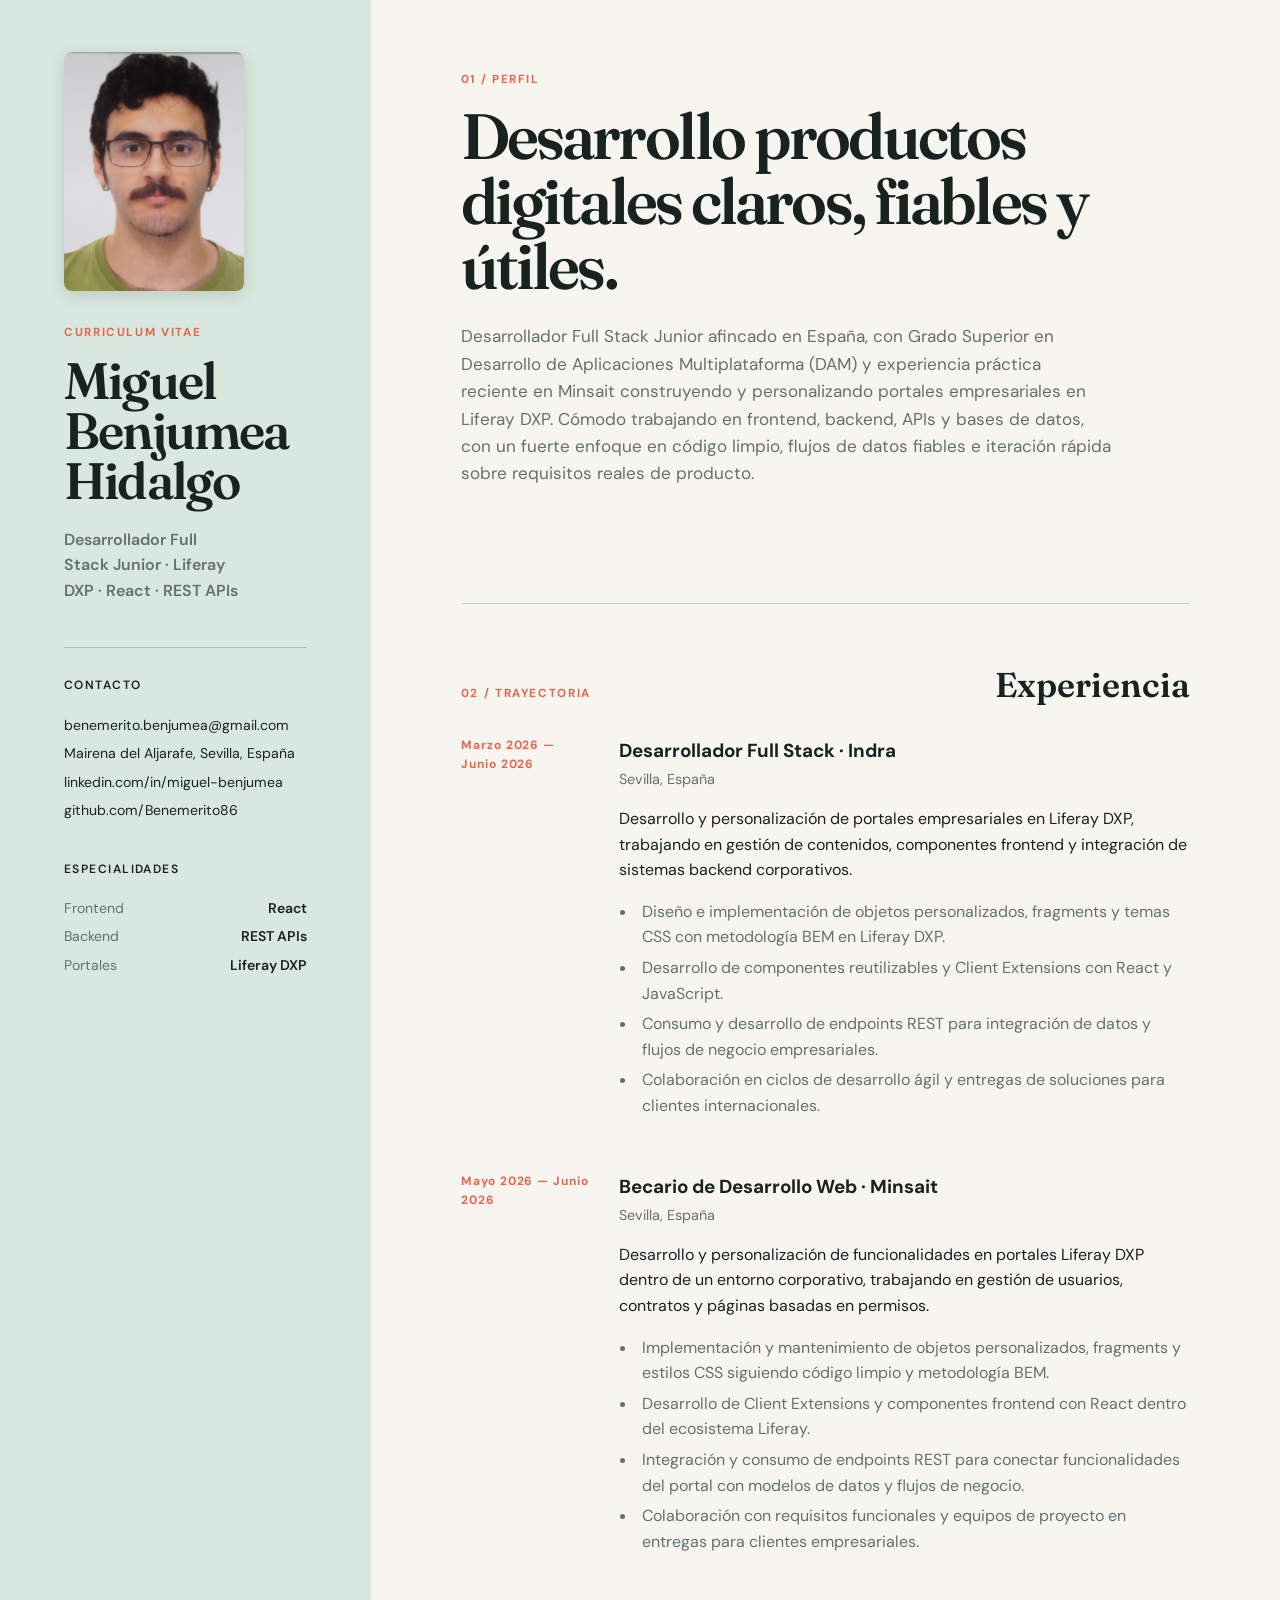
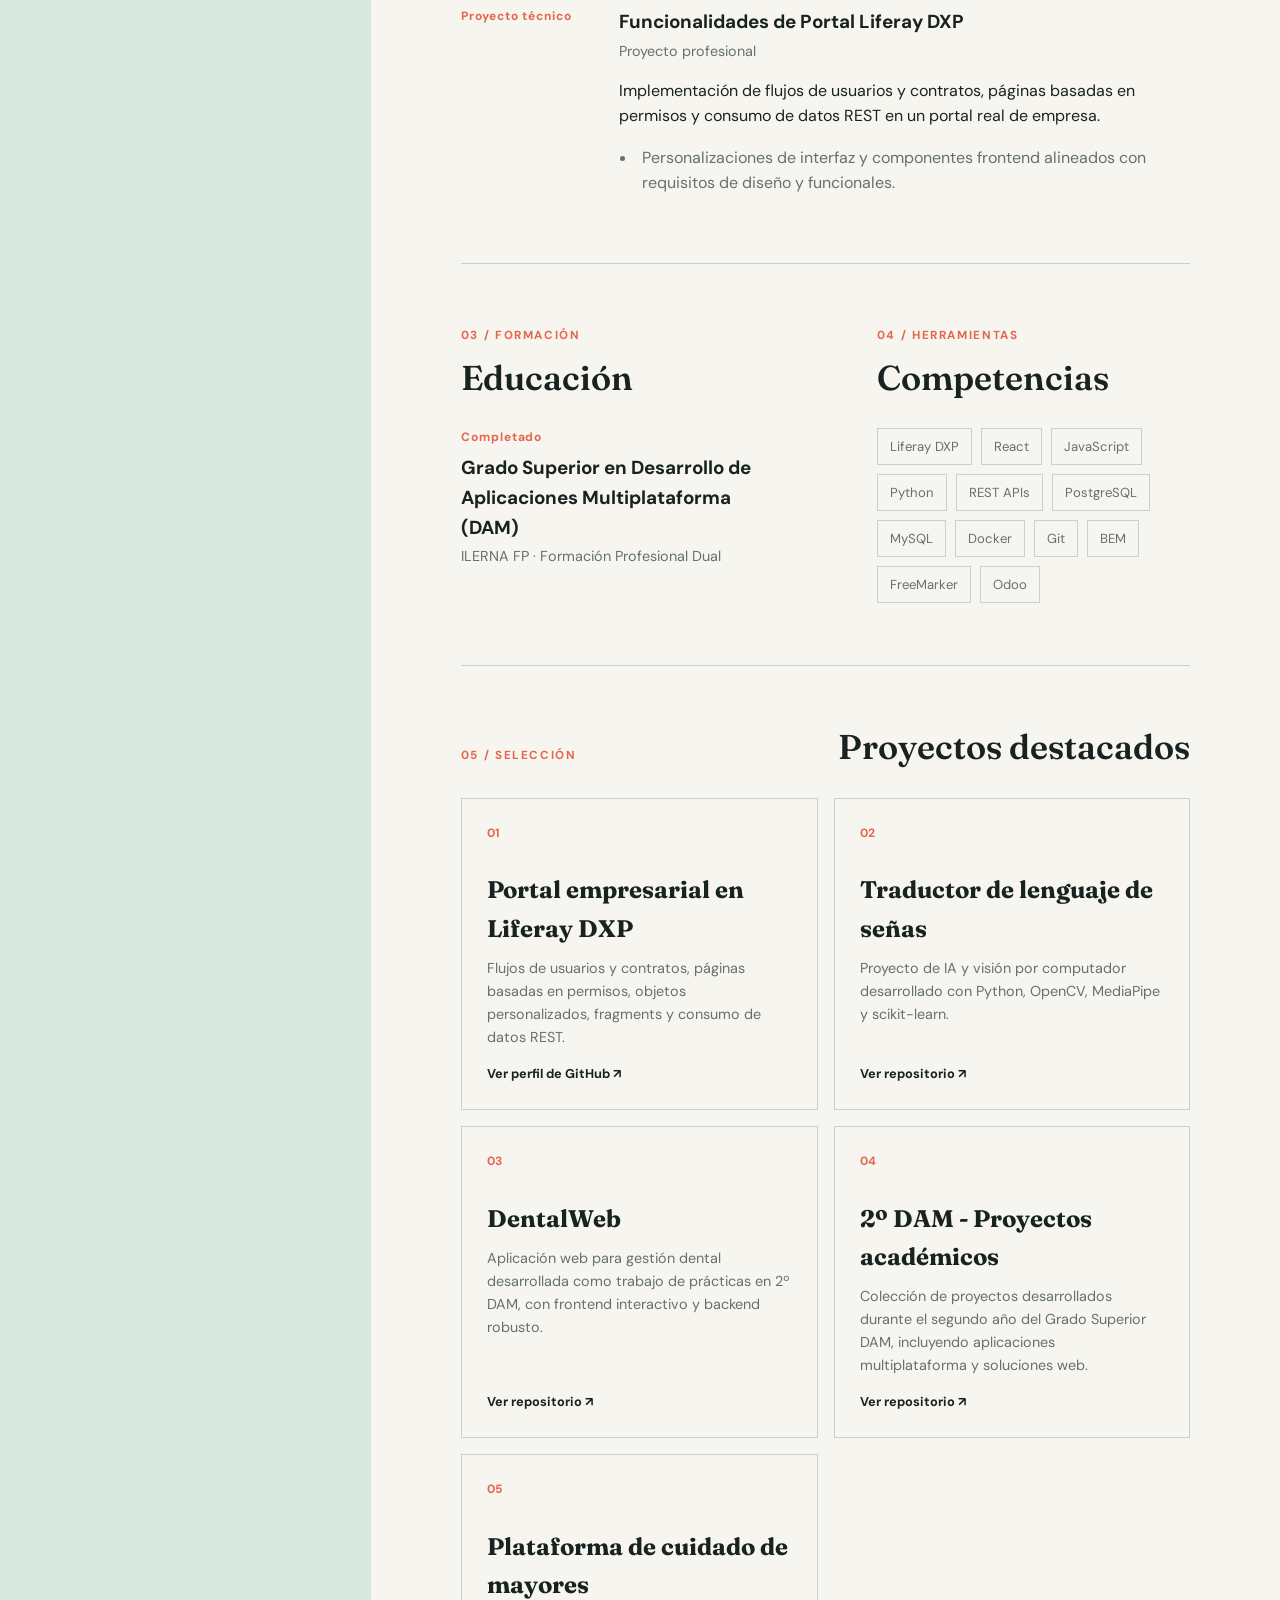
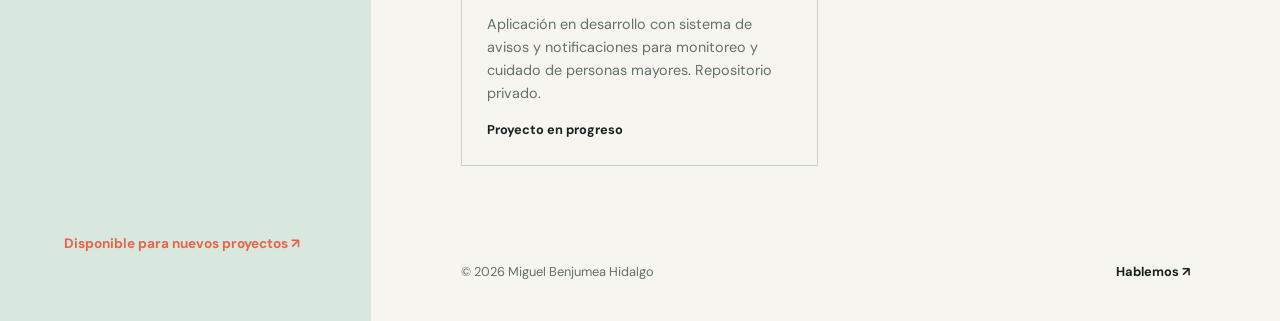
==== index.html @ 9486d0f9 "Actualizar CV: agregar foto de perfil, LinkedIn, experiencia en Indra y nuevos proyectos" ====
<!doctype html>
<html lang="es">
  <head>
    <meta charset="utf-8" />
    <meta name="viewport" content="width=device-width, initial-scale=1" />
    <meta name="description" content="Curriculum vitae de Miguel Benjumea Hidalgo" />
    <title>Miguel Benjumea Hidalgo | Curriculum</title>
    <link rel="preconnect" href="https://fonts.googleapis.com" />
    <link rel="preconnect" href="https://fonts.gstatic.com" crossorigin />
    <link href="https://fonts.googleapis.com/css2?family=DM+Sans:wght@400;500;600;700&family=Fraunces:opsz,wght@9..144,600&display=swap" rel="stylesheet" />
    <link rel="stylesheet" href="styles.css" />
  </head>
  <body>
    <main class="page-shell">
      <aside class="sidebar">
        <img src="fotocv.jpg" alt="Miguel Benjumea Hidalgo" class="profile-photo" />
        <p class="eyebrow">Curriculum vitae</p>
        <h1>Miguel<br />Benjumea<br />Hidalgo</h1>
        <p class="role">Desarrollador Full Stack Junior · Liferay DXP · React · REST APIs</p>
        <div class="sidebar-rule"></div>
        <section class="contact" aria-labelledby="contact-heading">
          <h2 id="contact-heading">Contacto</h2>
          <a href="mailto:benemerito.benjumea@gmail.com">benemerito.benjumea@gmail.com</a>
          <span>Mairena del Aljarafe, Sevilla, España</span>
          <a href="https://www.linkedin.com/in/miguel-benjumea-hidalgo-316724351/" rel="noreferrer">linkedin.com/in/miguel-benjumea</a>
          <a href="https://github.com/Benemerito86" rel="noreferrer">github.com/Benemerito86</a>
        </section>
        <section class="sidebar-section" aria-labelledby="focus-heading">
          <h2 id="focus-heading">Especialidades</h2>
          <div class="skill-line"><span>Frontend</span><strong>React</strong></div>
          <div class="skill-line"><span>Backend</span><strong>REST APIs</strong></div>
          <div class="skill-line"><span>Portales</span><strong>Liferay DXP</strong></div>
        </section>
        <p class="availability">Disponible para nuevos proyectos <span aria-hidden="true">↗</span></p>
      </aside>

      <div class="content">
        <section class="intro" aria-labelledby="profile-heading">
          <p class="section-kicker">01 / Perfil</p>
          <h2 id="profile-heading">Desarrollo productos digitales claros, fiables y útiles.</h2>
          <p class="lead">Desarrollador Full Stack Junior afincado en España, con Grado Superior en Desarrollo de Aplicaciones Multiplataforma (DAM) y experiencia práctica reciente en Minsait construyendo y personalizando portales empresariales en Liferay DXP. Cómodo trabajando en frontend, backend, APIs y bases de datos, con un fuerte enfoque en código limpio, flujos de datos fiables e iteración rápida sobre requisitos reales de producto.</p>
        </section>

        <section class="section-block" aria-labelledby="experience-heading">
          <div class="section-heading">
            <p class="section-kicker">02 / Trayectoria</p>
            <h2 id="experience-heading">Experiencia</h2>
          </div>
          <div class="timeline">
            <article class="timeline-item">
              <p class="date">Marzo 2026 — Junio 2026</p>
              <div>
                <h3>Desarrollador Full Stack · Indra</h3>
                <p class="muted">Sevilla, España</p>
                <p>Desarrollo y personalización de portales empresariales en Liferay DXP, trabajando en gestión de contenidos, componentes frontend y integración de sistemas backend corporativos.</p>
                <ul><li>Diseño e implementación de objetos personalizados, fragments y temas CSS con metodología BEM en Liferay DXP.</li><li>Desarrollo de componentes reutilizables y Client Extensions con React y JavaScript.</li><li>Consumo y desarrollo de endpoints REST para integración de datos y flujos de negocio empresariales.</li><li>Colaboración en ciclos de desarrollo ágil y entregas de soluciones para clientes internacionales.</li></ul>
              </div>
            </article>
            <article class="timeline-item">
              <p class="date">Mayo 2026 — Junio 2026</p>
              <div>
                <h3>Becario de Desarrollo Web · Minsait</h3>
                <p class="muted">Sevilla, España</p>
                <p>Desarrollo y personalización de funcionalidades en portales Liferay DXP dentro de un entorno corporativo, trabajando en gestión de usuarios, contratos y páginas basadas en permisos.</p>
                <ul><li>Implementación y mantenimiento de objetos personalizados, fragments y estilos CSS siguiendo código limpio y metodología BEM.</li><li>Desarrollo de Client Extensions y componentes frontend con React dentro del ecosistema Liferay.</li><li>Integración y consumo de endpoints REST para conectar funcionalidades del portal con modelos de datos y flujos de negocio.</li><li>Colaboración con requisitos funcionales y equipos de proyecto en entregas para clientes empresariales.</li></ul>
              </div>
            </article>
            <article class="timeline-item">
              <p class="date">Proyecto técnico</p>
              <div>
                <h3>Funcionalidades de Portal Liferay DXP</h3>
                <p class="muted">Proyecto profesional</p>
                <p>Implementación de flujos de usuarios y contratos, páginas basadas en permisos y consumo de datos REST en un portal real de empresa.</p>
                <ul><li>Personalizaciones de interfaz y componentes frontend alineados con requisitos de diseño y funcionales.</li></ul>
              </div>
            </article>
          </div>
        </section>

        <section class="section-block split" aria-label="Formación y competencias">
          <div>
            <p class="section-kicker">03 / Formación</p>
            <h2>Educación</h2>
            <article class="education-item"><p class="date">Completado</p><h3>Grado Superior en Desarrollo de Aplicaciones Multiplataforma (DAM)</h3><p class="muted">ILERNA FP · Formación Profesional Dual</p></article>
          </div>
          <div>
            <p class="section-kicker">04 / Herramientas</p>
            <h2>Competencias</h2>
            <div class="tag-list" aria-label="Lista de competencias"><span>Liferay DXP</span><span>React</span><span>JavaScript</span><span>Python</span><span>REST APIs</span><span>PostgreSQL</span><span>MySQL</span><span>Docker</span><span>Git</span><span>BEM</span><span>FreeMarker</span><span>Odoo</span></div>
          </div>
        </section>

        <section class="section-block projects" aria-labelledby="projects-heading">
          <div class="section-heading"><p class="section-kicker">05 / Selección</p><h2 id="projects-heading">Proyectos destacados</h2></div>
          <div class="project-grid">
            <a class="project-card" href="https://github.com/Benemerito86" rel="noreferrer"><span class="project-number">01</span><h3>Portal empresarial en Liferay DXP</h3><p>Flujos de usuarios y contratos, páginas basadas en permisos, objetos personalizados, fragments y consumo de datos REST.</p><span class="project-link">Ver perfil de GitHub ↗</span></a>
            <a class="project-card" href="https://github.com/Benemerito86/TFG" rel="noreferrer"><span class="project-number">02</span><h3>Traductor de lenguaje de señas</h3><p>Proyecto de IA y visión por computador desarrollado con Python, OpenCV, MediaPipe y scikit-learn.</p><span class="project-link">Ver repositorio ↗</span></a>
            <a class="project-card" href="https://github.com/Benemerito86/DentalWeb/tree/main" rel="noreferrer"><span class="project-number">03</span><h3>DentalWeb</h3><p>Aplicación web para gestión dental desarrollada como trabajo de prácticas en 2º DAM, con frontend interactivo y backend robusto.</p><span class="project-link">Ver repositorio ↗</span></a>
            <a class="project-card" href="https://github.com/Benemerito86/2doDAM" rel="noreferrer"><span class="project-number">04</span><h3>2º DAM - Proyectos académicos</h3><p>Colección de proyectos desarrollados durante el segundo año del Grado Superior DAM, incluyendo aplicaciones multiplataforma y soluciones web.</p><span class="project-link">Ver repositorio ↗</span></a>
            <div class="project-card"><span class="project-number">05</span><h3>Plataforma de cuidado de mayores</h3><p>Aplicación en desarrollo con sistema de avisos y notificaciones para monitoreo y cuidado de personas mayores. Repositorio privado.</p><span class="project-link">Proyecto en progreso</span></div>
          </div>
        </section>
        <footer><span>© 2026 Miguel Benjumea Hidalgo</span><a href="mailto:benemerito.benjumea@gmail.com">Hablemos <span aria-hidden="true">↗</span></a></footer>
      </div>
    </main>
  </body>
</html>
---- styles.css ----
:root { --ink: #182321; --muted: #64716d; --paper: #f7f5ef; --panel: #d8e8df; --accent: #e5654d; --line: #c8d2cc; --serif: "Fraunces", Georgia, serif; --sans: "DM Sans", -apple-system, BlinkMacSystemFont, "Segoe UI", sans-serif; }
* { box-sizing: border-box; }
html { scroll-behavior: smooth; }
body { margin: 0; color: var(--ink); background: var(--paper); font-family: var(--sans); line-height: 1.6; }
a { color: inherit; }
.page-shell { display: grid; grid-template-columns: minmax(260px, 29%) 1fr; min-height: 100vh; }
.sidebar { display: flex; flex-direction: column; padding: 52px clamp(28px, 5vw, 76px); background: var(--panel); }
.profile-photo { width: 100%; max-width: 180px; margin-bottom: 32px; border-radius: 8px; object-fit: contain; box-shadow: 0 4px 16px rgba(24, 35, 33, 0.15); }
.monogram { display: grid; width: 58px; height: 58px; margin-bottom: 54px; place-items: center; color: var(--paper); background: var(--ink); font-weight: 700; letter-spacing: .08em; }
.eyebrow, .section-kicker { margin: 0 0 14px; color: var(--accent); font-size: .73rem; font-weight: 700; letter-spacing: .14em; text-transform: uppercase; }
h1, h2, h3, p { margin-top: 0; }
h1, h2 { font-family: var(--serif); font-weight: 600; }
h1 { margin-bottom: 20px; font-size: clamp(2.3rem, 4vw, 4.1rem); line-height: .98; letter-spacing: -.035em; }
.role { max-width: 180px; margin-bottom: 0; color: var(--muted); font-weight: 600; }
.sidebar-rule { width: 100%; height: 1px; margin: 44px 0 28px; background: rgba(24, 35, 33, .2); }
.sidebar h2 { margin-bottom: 12px; font-family: var(--sans); font-size: .75rem; letter-spacing: .12em; text-transform: uppercase; }
.contact, .sidebar-section { display: grid; gap: 6px; margin-bottom: 38px; font-size: .88rem; }
.contact a { text-decoration: none; overflow-wrap: anywhere; }
.contact a:hover, footer a:hover { color: var(--accent); }
.skill-line { display: flex; justify-content: space-between; gap: 12px; color: var(--muted); }
.skill-line strong { color: var(--ink); font-weight: 600; }
.availability { margin-top: auto; color: var(--accent); font-size: .85rem; font-weight: 700; }
.content { max-width: 1100px; padding: 70px clamp(30px, 7vw, 110px) 38px; }
.intro { max-width: 780px; padding-bottom: 98px; }
.intro h2 { max-width: 680px; margin-bottom: 25px; font-size: clamp(2.4rem, 5vw, 5.4rem); line-height: 1.02; letter-spacing: -.045em; }
.lead { max-width: 650px; color: var(--muted); font-size: 1.07rem; }
.section-block { padding: 62px 0; border-top: 1px solid var(--line); }
.section-block h2 { margin-bottom: 32px; font-size: 2.15rem; line-height: 1.1; }
.section-heading { display: flex; align-items: baseline; justify-content: space-between; gap: 30px; }
.section-heading .section-kicker { flex: 0 0 auto; }
.timeline { display: grid; gap: 48px; }
.timeline-item { display: grid; grid-template-columns: 130px 1fr; gap: 28px; }
.date { margin-bottom: 10px; color: var(--accent); font-size: .75rem; font-weight: 700; letter-spacing: .08em; }
.timeline-item h3, .education-item h3 { margin-bottom: 2px; font-size: 1.18rem; }
.muted { margin-bottom: 15px; color: var(--muted); font-size: .9rem; }
.timeline-item ul { margin: 16px 0 0; padding-left: 18px; color: var(--muted); }
.timeline-item li { padding-left: 5px; margin-bottom: 5px; }
.split { display: grid; grid-template-columns: 1fr 1fr; gap: clamp(40px, 8vw, 120px); }
.education-item + .education-item { margin-top: 29px; }
.education-item .date { margin-bottom: 5px; }
.education-item .muted { margin-bottom: 0; }
.tag-list { display: flex; flex-wrap: wrap; gap: 9px; }
.tag-list span { padding: 7px 12px; border: 1px solid var(--line); color: var(--muted); font-size: .82rem; }
.project-grid { display: grid; grid-template-columns: repeat(2, 1fr); gap: 16px; }
.project-card { display: flex; min-height: 250px; flex-direction: column; padding: 25px; border: 1px solid var(--line); text-decoration: none; transition: transform .2s ease, background .2s ease; }
.project-card:hover { background: var(--panel); transform: translateY(-4px); }
.project-number { color: var(--accent); font-size: .75rem; font-weight: 700; }
.project-card h3 { margin: 28px 0 9px; font-family: var(--serif); font-size: 1.5rem; }
.project-card p { color: var(--muted); font-size: .9rem; }
.project-link { margin-top: auto; font-size: .8rem; font-weight: 700; }
footer { display: flex; justify-content: space-between; gap: 18px; padding-top: 34px; color: var(--muted); font-size: .8rem; }
footer a { color: var(--ink); font-weight: 700; text-decoration: none; }
@media (max-width: 760px) {
  .page-shell { display: block; }
  .sidebar { min-height: auto; padding: 32px 25px 34px; }
  .monogram { margin-bottom: 35px; }
  .sidebar-rule { margin: 30px 0 23px; }
  .contact, .sidebar-section { margin-bottom: 24px; }
  .availability { margin-top: 10px; }
  .content { padding: 54px 25px 30px; }
  .intro { padding-bottom: 65px; }
  .section-block { padding: 48px 0; }
  .section-heading { display: block; }
  .timeline-item { grid-template-columns: 1fr; gap: 0; }
  .timeline-item .date { margin-bottom: 7px; }
  .split, .project-grid { grid-template-columns: 1fr; gap: 48px; }
  footer { align-items: flex-start; flex-direction: column; }
}
@media print {
  body { background: white; }
  .page-shell { display: block; }
  .sidebar { padding: 25px; }
  .content { padding: 35px 25px; }
  .intro { padding-bottom: 35px; }
  .section-block { padding: 30px 0; }
  .project-card { break-inside: avoid; }
  a { text-decoration: none; }
}
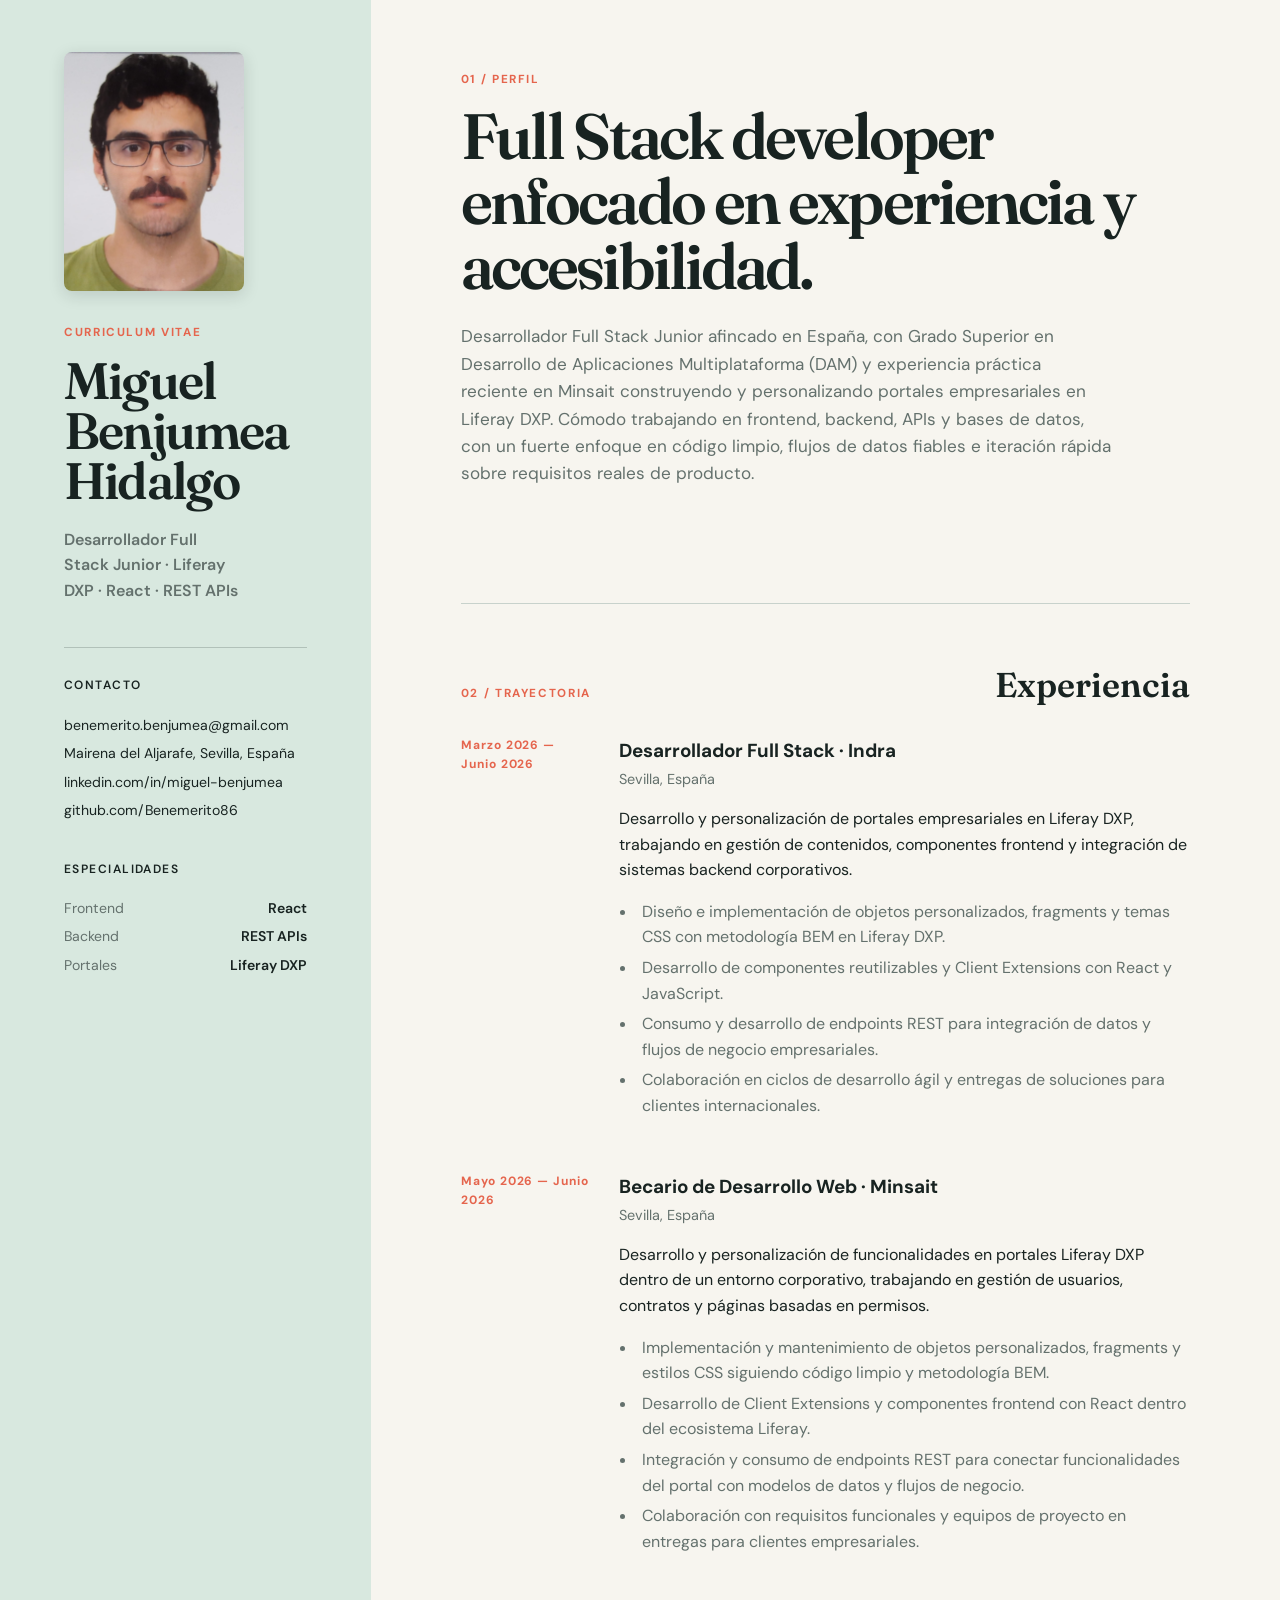
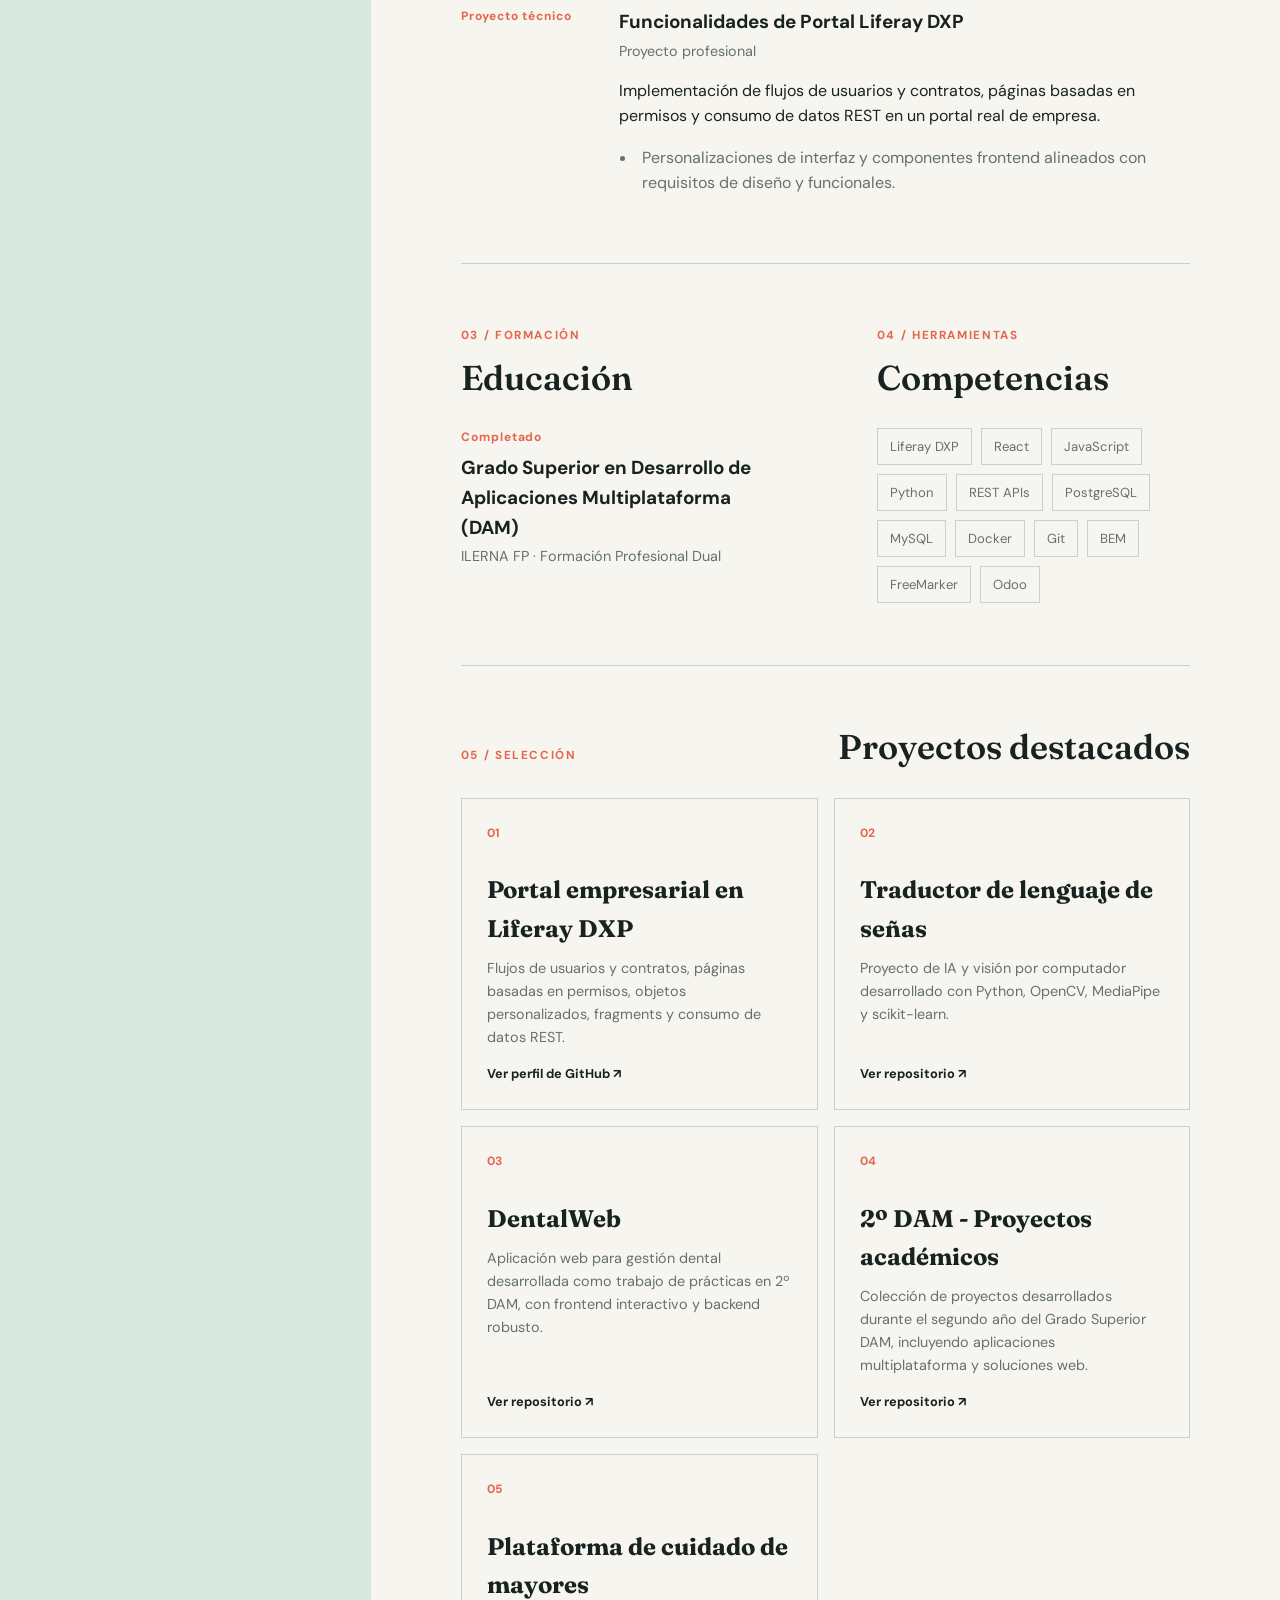
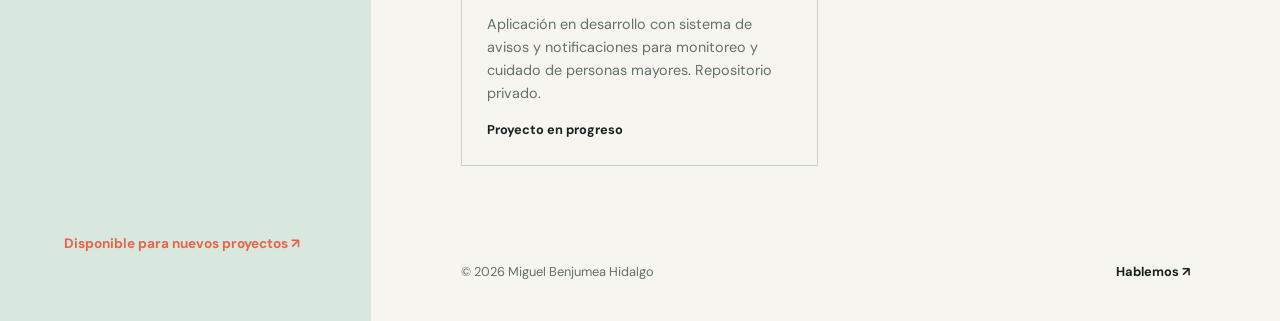
==== commit 8ed50f0f: "Actualizar título principal del CV" ====
--- a/index.html
+++ b/index.html
@@ -37,7 +37,7 @@
       <div class="content">
         <section class="intro" aria-labelledby="profile-heading">
           <p class="section-kicker">01 / Perfil</p>
-          <h2 id="profile-heading">Desarrollo productos digitales claros, fiables y útiles.</h2>
+          <h2 id="profile-heading">Full Stack developer enfocado en experiencia y accesibilidad.</h2>
           <p class="lead">Desarrollador Full Stack Junior afincado en España, con Grado Superior en Desarrollo de Aplicaciones Multiplataforma (DAM) y experiencia práctica reciente en Minsait construyendo y personalizando portales empresariales en Liferay DXP. Cómodo trabajando en frontend, backend, APIs y bases de datos, con un fuerte enfoque en código limpio, flujos de datos fiables e iteración rápida sobre requisitos reales de producto.</p>
         </section>
 
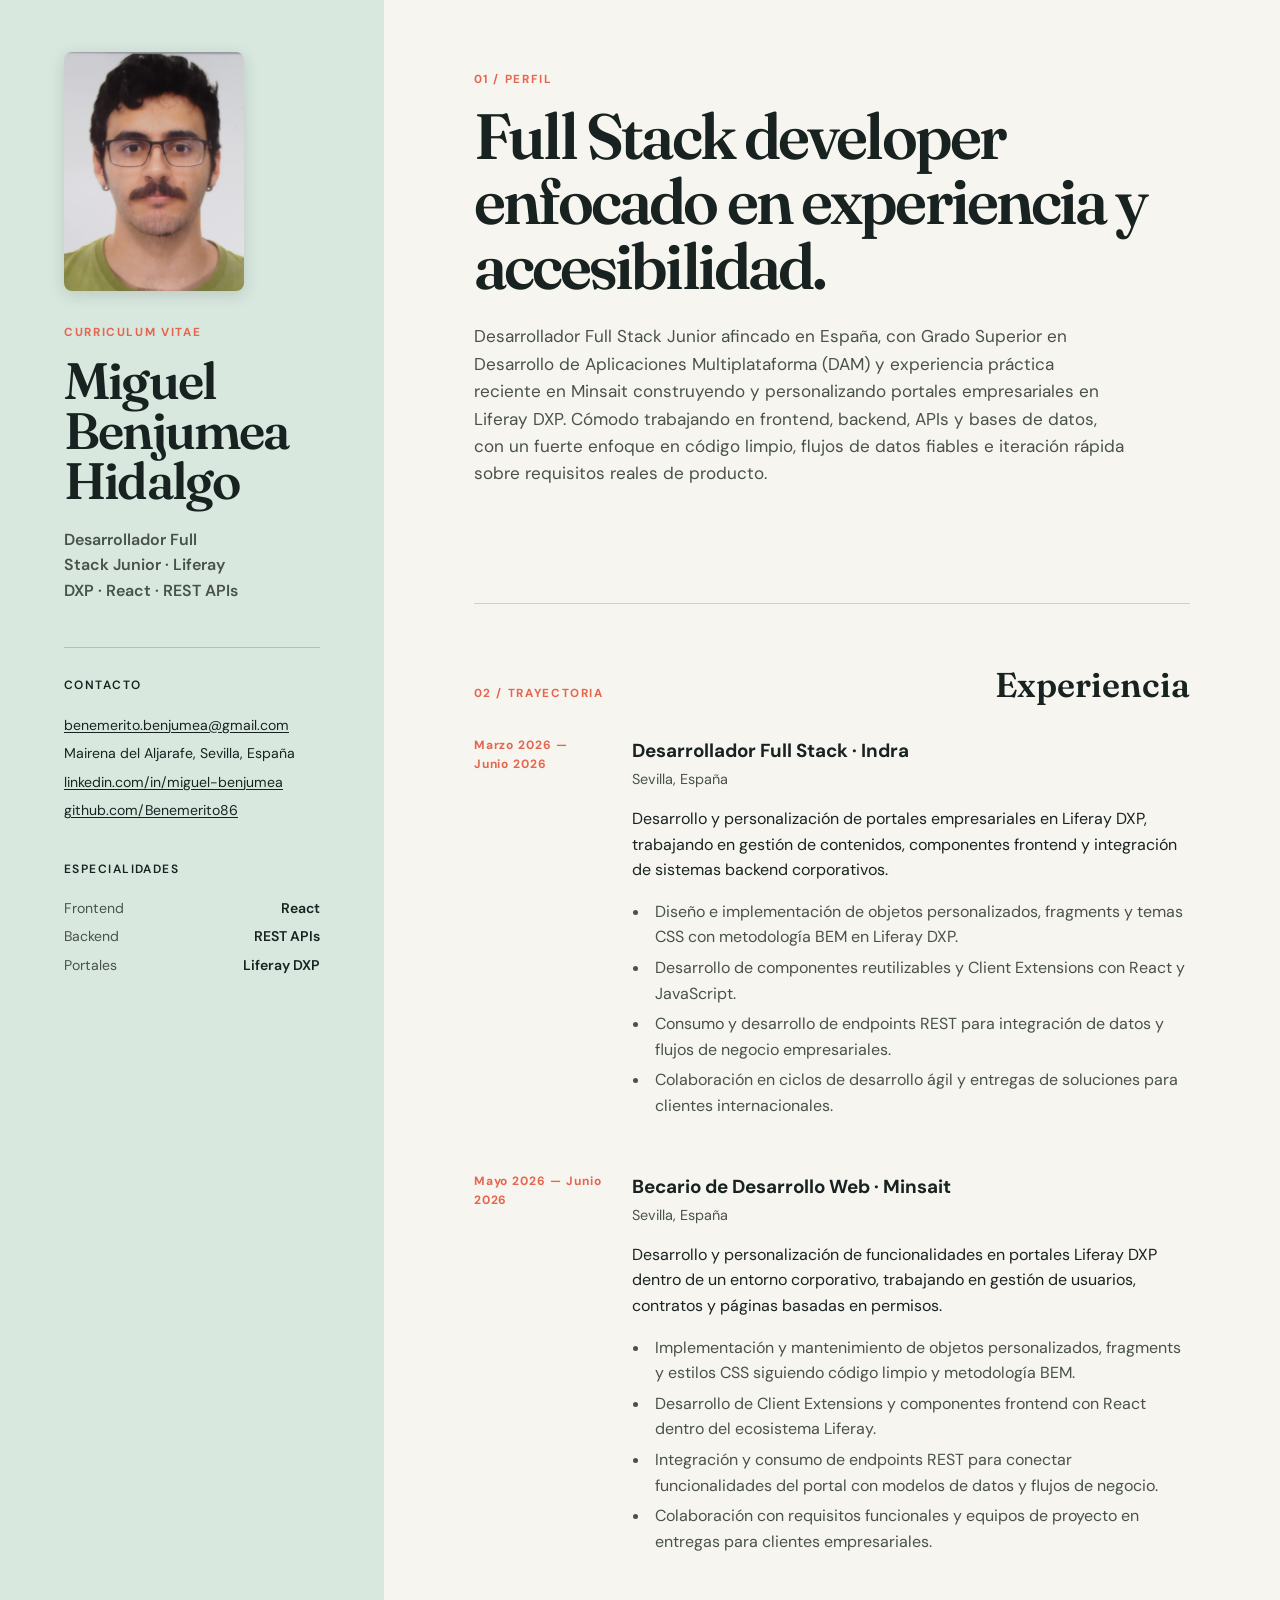
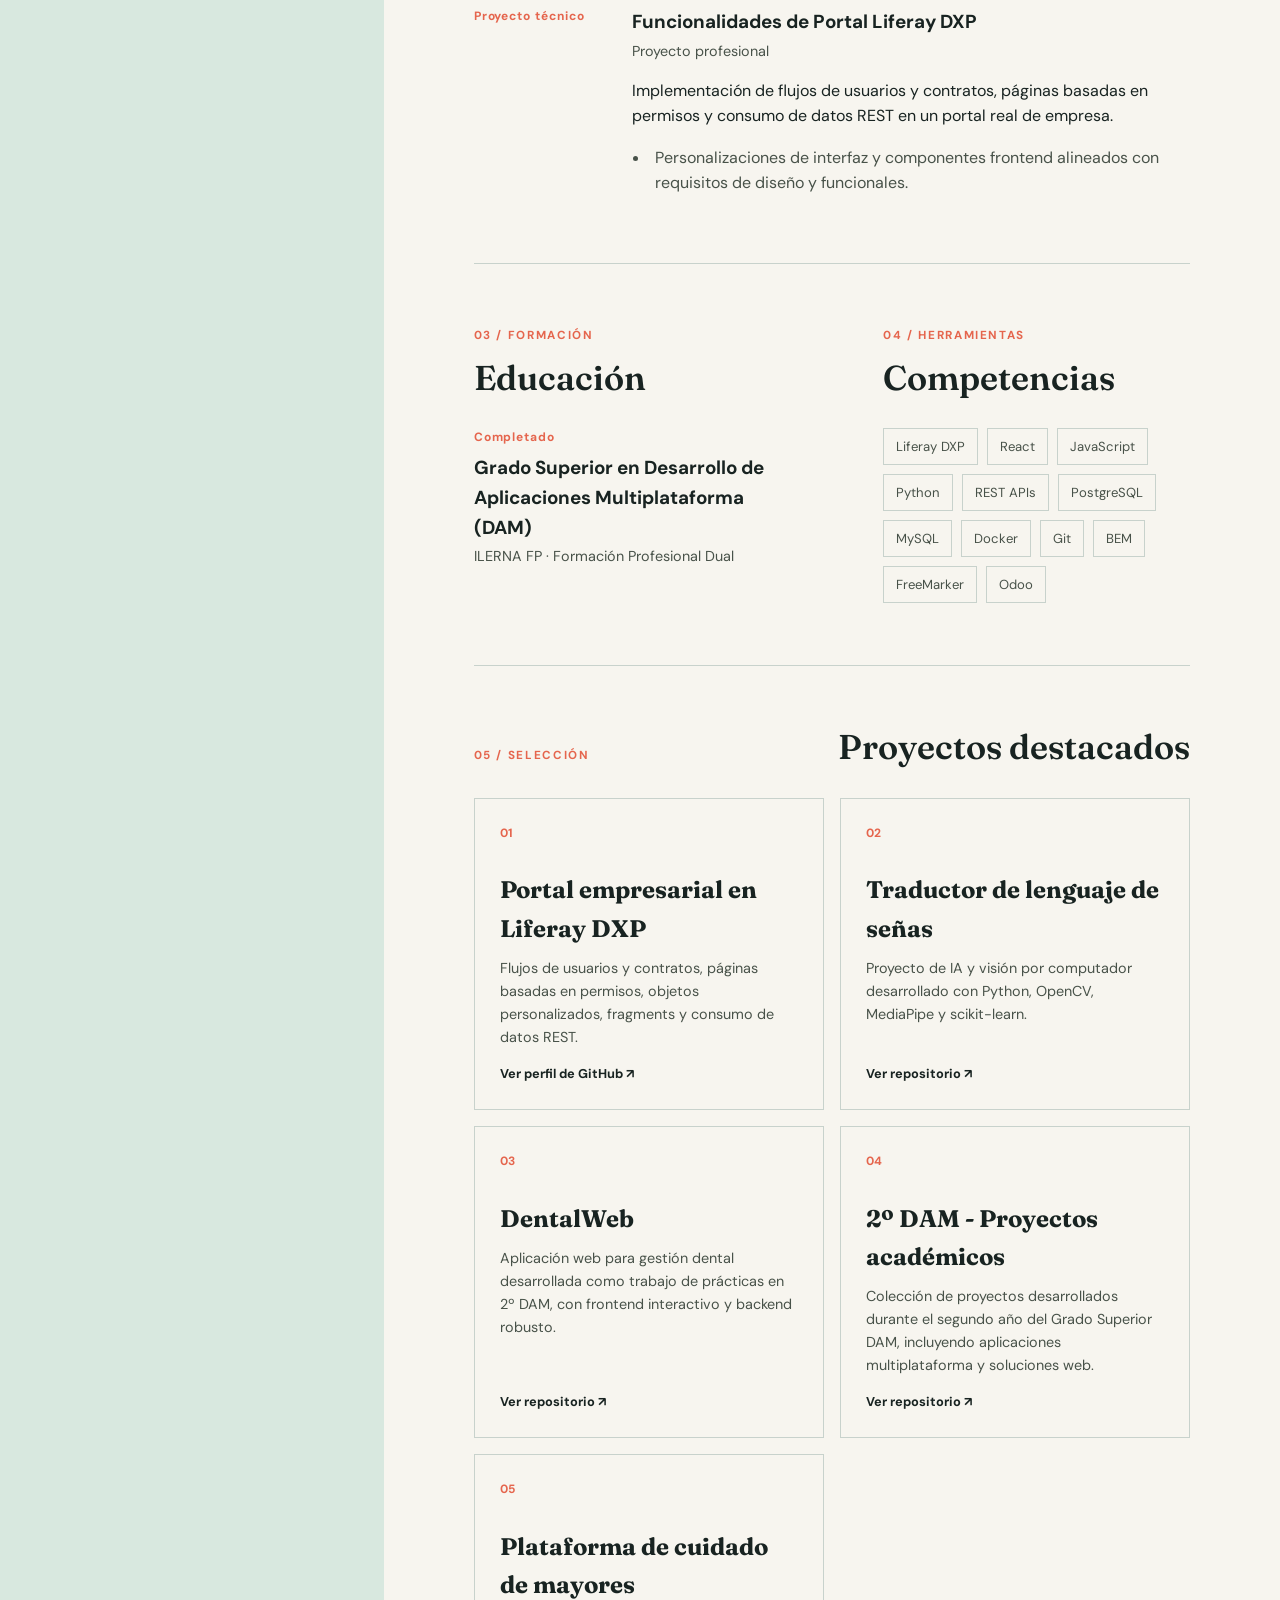
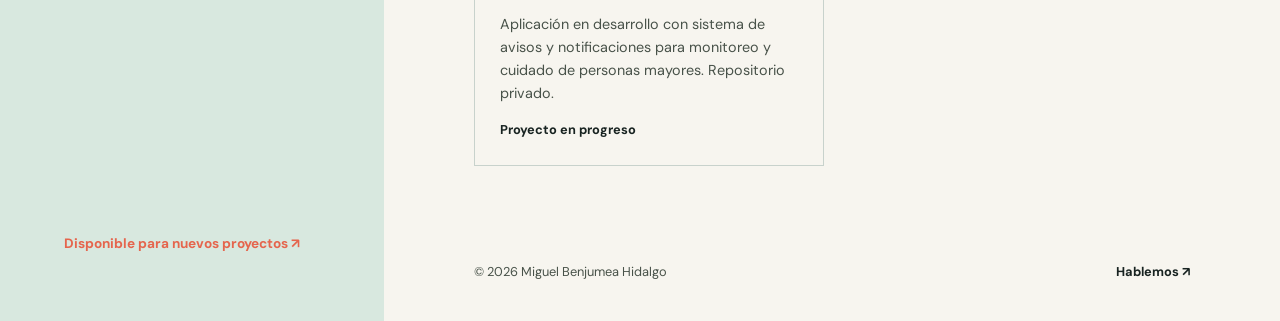
==== commit 642b8e1c: "Mejorar accesibilidad y responsividad: mejor contraste, focus states, múltiples breakpoints" ====
--- a/index.html
+++ b/index.html
@@ -20,10 +20,10 @@
         <div class="sidebar-rule"></div>
         <section class="contact" aria-labelledby="contact-heading">
           <h2 id="contact-heading">Contacto</h2>
-          <a href="mailto:benemerito.benjumea@gmail.com">benemerito.benjumea@gmail.com</a>
-          <span>Mairena del Aljarafe, Sevilla, España</span>
-          <a href="https://www.linkedin.com/in/miguel-benjumea-hidalgo-316724351/" rel="noreferrer">linkedin.com/in/miguel-benjumea</a>
-          <a href="https://github.com/Benemerito86" rel="noreferrer">github.com/Benemerito86</a>
+          <a href="mailto:benemerito.benjumea@gmail.com" aria-label="Enviar email a benemerito.benjumea@gmail.com">benemerito.benjumea@gmail.com</a>
+          <address style="font-style: normal; margin: 0;">Mairena del Aljarafe, Sevilla, España</address>
+          <a href="https://www.linkedin.com/in/miguel-benjumea-hidalgo-316724351/" rel="noreferrer" aria-label="Perfil en LinkedIn de Miguel Benjumea">linkedin.com/in/miguel-benjumea</a>
+          <a href="https://github.com/Benemerito86" rel="noreferrer" aria-label="Perfil en GitHub de Benemerito86">github.com/Benemerito86</a>
         </section>
         <section class="sidebar-section" aria-labelledby="focus-heading">
           <h2 id="focus-heading">Especialidades</h2>
--- a/styles.css
+++ b/styles.css
@@ -1,11 +1,13 @@
-:root { --ink: #182321; --muted: #64716d; --paper: #f7f5ef; --panel: #d8e8df; --accent: #e5654d; --line: #c8d2cc; --serif: "Fraunces", Georgia, serif; --sans: "DM Sans", -apple-system, BlinkMacSystemFont, "Segoe UI", sans-serif; }
+:root { --ink: #182321; --muted: #485249; --paper: #f7f5ef; --panel: #d8e8df; --accent: #e5654d; --line: #c8d2cc; --serif: "Fraunces", Georgia, serif; --sans: "DM Sans", -apple-system, BlinkMacSystemFont, "Segoe UI", sans-serif; }
 * { box-sizing: border-box; }
-html { scroll-behavior: smooth; }
+html { scroll-behavior: smooth; font-size: 16px; }
 body { margin: 0; color: var(--ink); background: var(--paper); font-family: var(--sans); line-height: 1.6; }
-a { color: inherit; }
-.page-shell { display: grid; grid-template-columns: minmax(260px, 29%) 1fr; min-height: 100vh; }
-.sidebar { display: flex; flex-direction: column; padding: 52px clamp(28px, 5vw, 76px); background: var(--panel); }
-.profile-photo { width: 100%; max-width: 180px; margin-bottom: 32px; border-radius: 8px; object-fit: contain; box-shadow: 0 4px 16px rgba(24, 35, 33, 0.15); }
+a { color: inherit; text-decoration-skip-ink: auto; }
+a:focus-visible { outline: 2px solid var(--accent); outline-offset: 2px; }
+button:focus-visible { outline: 2px solid var(--accent); outline-offset: 2px; }
+.page-shell { display: grid; grid-template-columns: minmax(280px, 30%) 1fr; min-height: 100vh; gap: 0; }
+.sidebar { display: flex; flex-direction: column; padding: 52px clamp(24px, 5vw, 76px); background: var(--panel); }
+.profile-photo { width: 100%; max-width: 180px; margin-bottom: 32px; border-radius: 8px; object-fit: contain; box-shadow: 0 4px 16px rgba(24, 35, 33, 0.15); display: block; }
 .monogram { display: grid; width: 58px; height: 58px; margin-bottom: 54px; place-items: center; color: var(--paper); background: var(--ink); font-weight: 700; letter-spacing: .08em; }
 .eyebrow, .section-kicker { margin: 0 0 14px; color: var(--accent); font-size: .73rem; font-weight: 700; letter-spacing: .14em; text-transform: uppercase; }
 h1, h2, h3, p { margin-top: 0; }
@@ -15,8 +17,10 @@
 .sidebar-rule { width: 100%; height: 1px; margin: 44px 0 28px; background: rgba(24, 35, 33, .2); }
 .sidebar h2 { margin-bottom: 12px; font-family: var(--sans); font-size: .75rem; letter-spacing: .12em; text-transform: uppercase; }
 .contact, .sidebar-section { display: grid; gap: 6px; margin-bottom: 38px; font-size: .88rem; }
-.contact a { text-decoration: none; overflow-wrap: anywhere; }
-.contact a:hover, footer a:hover { color: var(--accent); }
+.contact a { text-decoration: underline; text-decoration-thickness: 1px; text-underline-offset: 2px; overflow-wrap: anywhere; }
+.contact a:hover { color: var(--accent); text-decoration-thickness: 2px; }
+footer a { text-decoration: underline; text-decoration-thickness: 1px; text-underline-offset: 2px; }
+footer a:hover { color: var(--accent); text-decoration-thickness: 2px; }
 .skill-line { display: flex; justify-content: space-between; gap: 12px; color: var(--muted); }
 .skill-line strong { color: var(--ink); font-weight: 600; }
 .availability { margin-top: auto; color: var(--accent); font-size: .85rem; font-weight: 700; }
@@ -42,29 +46,54 @@
 .tag-list { display: flex; flex-wrap: wrap; gap: 9px; }
 .tag-list span { padding: 7px 12px; border: 1px solid var(--line); color: var(--muted); font-size: .82rem; }
 .project-grid { display: grid; grid-template-columns: repeat(2, 1fr); gap: 16px; }
-.project-card { display: flex; min-height: 250px; flex-direction: column; padding: 25px; border: 1px solid var(--line); text-decoration: none; transition: transform .2s ease, background .2s ease; }
-.project-card:hover { background: var(--panel); transform: translateY(-4px); }
+.project-card { display: flex; min-height: 250px; flex-direction: column; padding: 25px; border: 1px solid var(--line); text-decoration: none; transition: transform .2s ease, background .2s ease, box-shadow .2s ease; }
+.project-card:hover { background: var(--panel); transform: translateY(-4px); box-shadow: 0 8px 24px rgba(24, 35, 33, 0.12); }
+.project-card:focus-visible { outline: 2px solid var(--accent); outline-offset: -1px; }
 .project-number { color: var(--accent); font-size: .75rem; font-weight: 700; }
 .project-card h3 { margin: 28px 0 9px; font-family: var(--serif); font-size: 1.5rem; }
 .project-card p { color: var(--muted); font-size: .9rem; }
 .project-link { margin-top: auto; font-size: .8rem; font-weight: 700; }
 footer { display: flex; justify-content: space-between; gap: 18px; padding-top: 34px; color: var(--muted); font-size: .8rem; }
 footer a { color: var(--ink); font-weight: 700; text-decoration: none; }
-@media (max-width: 760px) {
+@media (max-width: 1024px) {
+  .page-shell { grid-template-columns: minmax(250px, 28%) 1fr; }
+  .project-grid { grid-template-columns: 1fr; }
+}
+@media (max-width: 768px) {
+  html { font-size: 15px; }
   .page-shell { display: block; }
-  .sidebar { min-height: auto; padding: 32px 25px 34px; }
+  .sidebar { min-height: auto; padding: 40px 24px 32px; }
+  .profile-photo { max-width: 150px; }
   .monogram { margin-bottom: 35px; }
-  .sidebar-rule { margin: 30px 0 23px; }
+  .sidebar-rule { margin: 32px 0 24px; }
   .contact, .sidebar-section { margin-bottom: 24px; }
   .availability { margin-top: 10px; }
-  .content { padding: 54px 25px 30px; }
-  .intro { padding-bottom: 65px; }
-  .section-block { padding: 48px 0; }
+  .content { padding: 48px 24px 28px; }
+  h1 { font-size: 2rem; }
+  .intro { padding-bottom: 56px; }
+  .intro h2 { font-size: 2rem; }
+  .section-block { padding: 44px 0; }
+  .section-block h2 { font-size: 1.75rem; }
   .section-heading { display: block; }
   .timeline-item { grid-template-columns: 1fr; gap: 0; }
-  .timeline-item .date { margin-bottom: 7px; }
-  .split, .project-grid { grid-template-columns: 1fr; gap: 48px; }
-  footer { align-items: flex-start; flex-direction: column; }
+  .timeline-item .date { margin-bottom: 8px; }
+  .split, .project-grid { grid-template-columns: 1fr; gap: 40px; }
+  footer { align-items: flex-start; flex-direction: column; gap: 12px; }
+}
+@media (max-width: 480px) {
+  html { font-size: 14px; }
+  .sidebar { padding: 28px 16px 24px; }
+  .profile-photo { max-width: 120px; margin-bottom: 24px; }
+  .content { padding: 32px 16px 20px; }
+  h1 { font-size: 1.5rem; margin-bottom: 14px; }
+  .intro h2 { font-size: 1.3rem; margin-bottom: 18px; }
+  .section-block { padding: 32px 0; }
+  .section-block h2 { font-size: 1.3rem; margin-bottom: 20px; }
+  .section-heading { gap: 12px; }
+  .lead { font-size: 0.95rem; }
+  .project-card { min-height: 200px; padding: 18px; }
+  .project-card h3 { margin: 18px 0 8px; font-size: 1.2rem; }
+  footer { font-size: 0.75rem; }
 }
 @media print {
   body { background: white; }
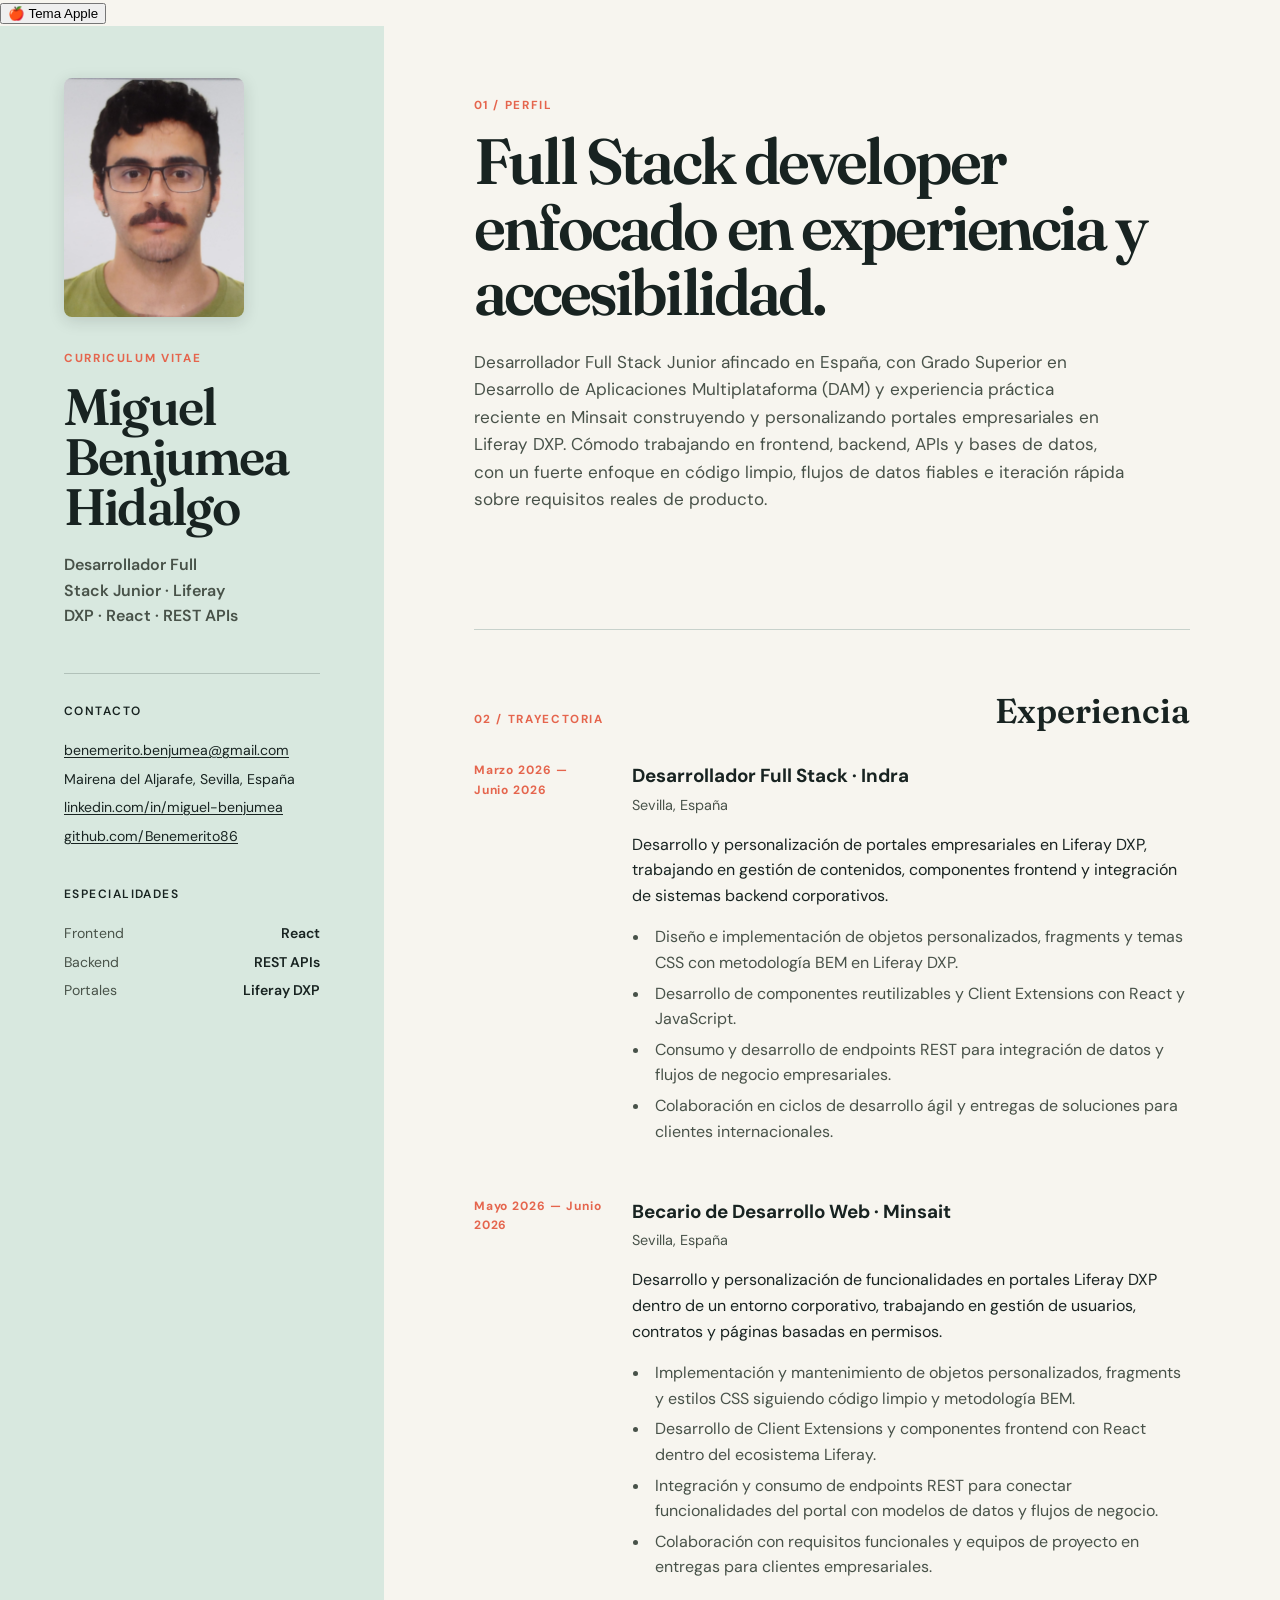
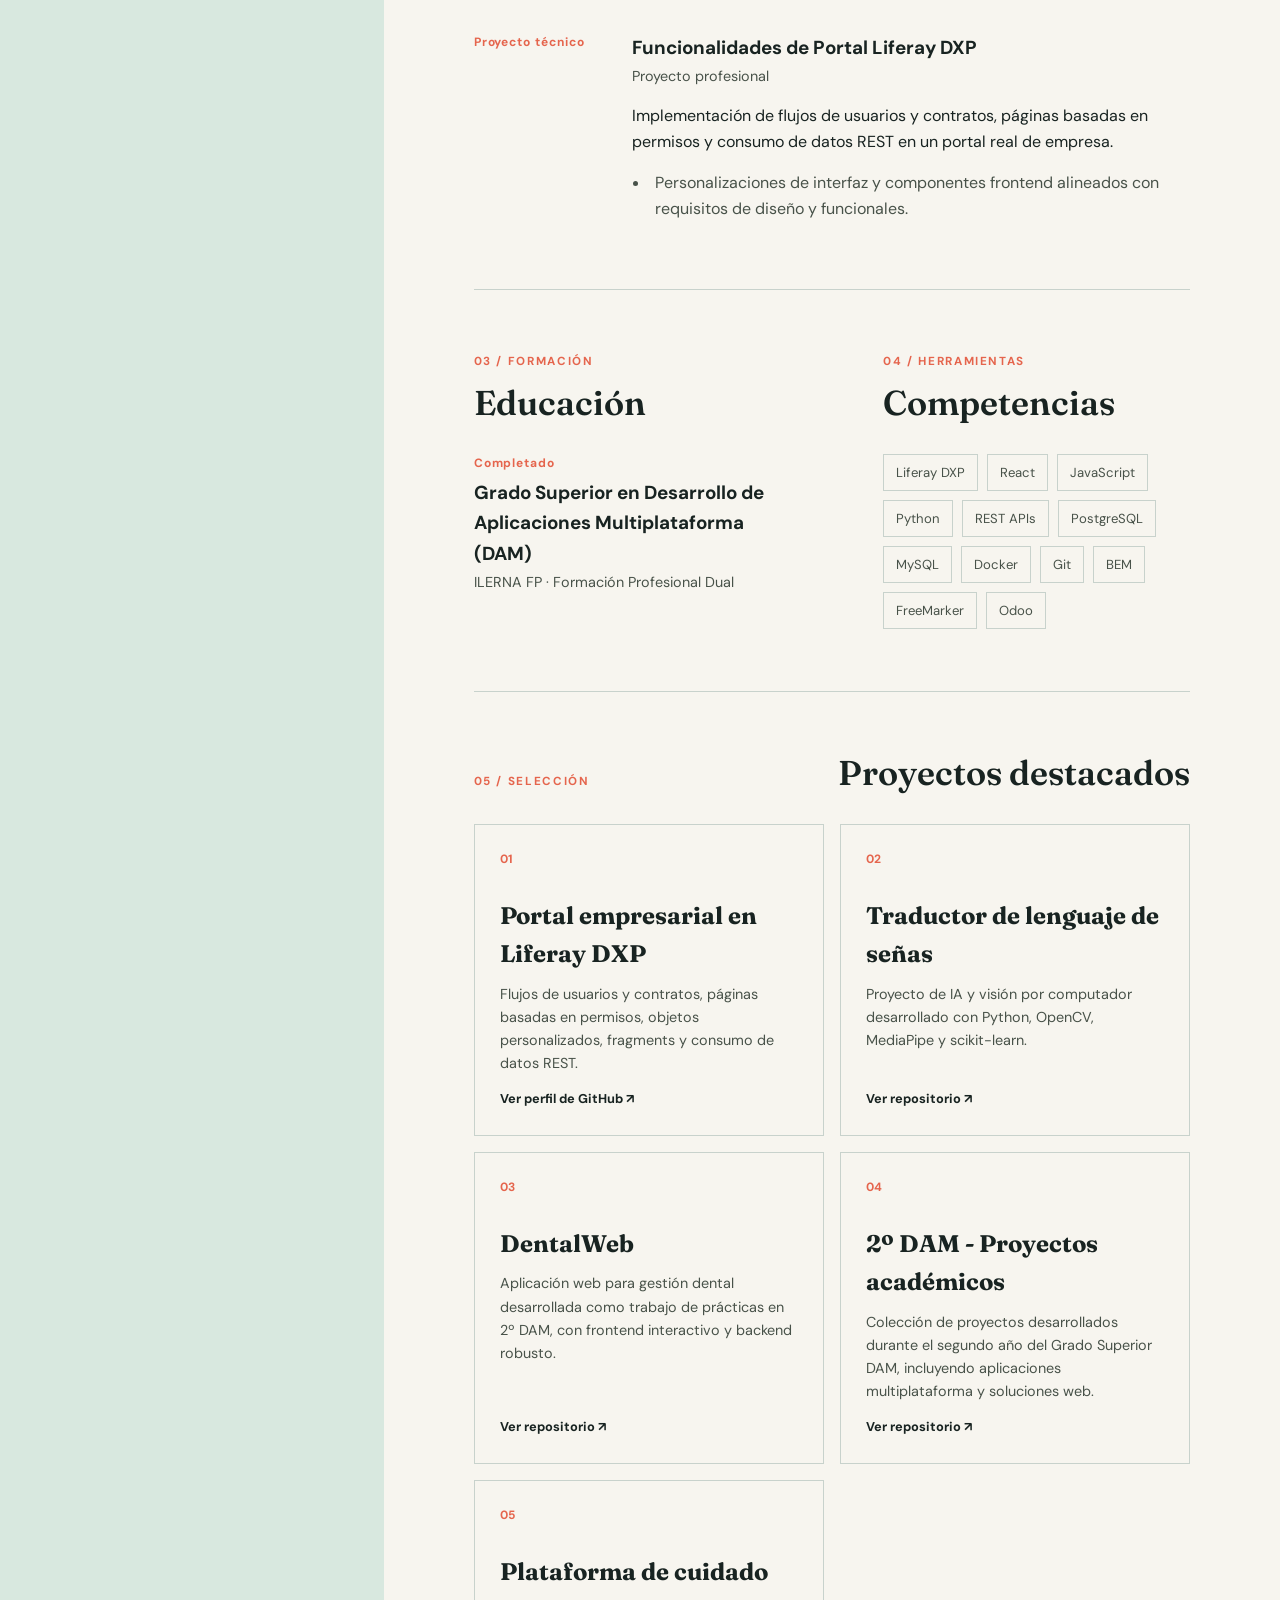
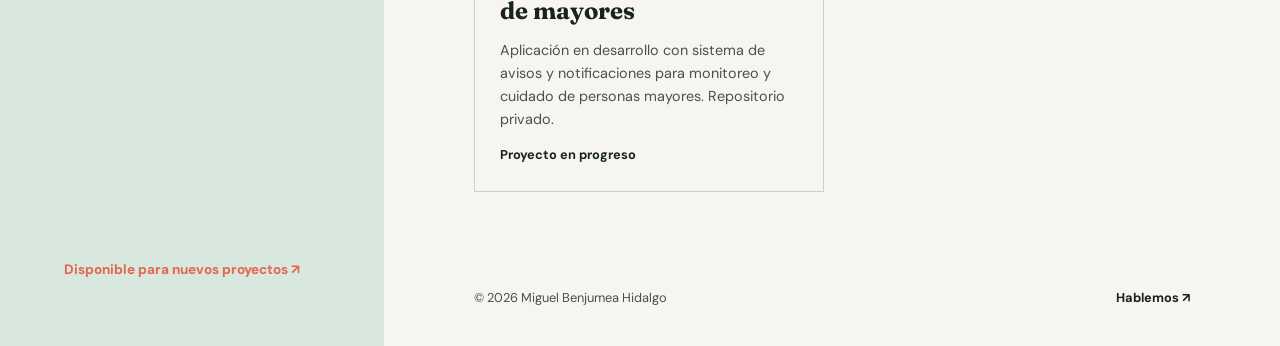
==== commit ba5b6767: "Agregar tema Apple con botón toggle dinámico" ====
--- a/index.html
+++ b/index.html
@@ -8,9 +8,11 @@
     <link rel="preconnect" href="https://fonts.googleapis.com" />
     <link rel="preconnect" href="https://fonts.gstatic.com" crossorigin />
     <link href="https://fonts.googleapis.com/css2?family=DM+Sans:wght@400;500;600;700&family=Fraunces:opsz,wght@9..144,600&display=swap" rel="stylesheet" />
-    <link rel="stylesheet" href="styles.css" />
+    <link rel="stylesheet" id="theme-stylesheet" href="styles.css" />
+    <link rel="alternate stylesheet" href="styles-apple.css" title="apple" />
   </head>
   <body>
+    <button class="theme-toggle" id="theme-toggle" aria-label="Cambiar tema">🍎 Tema Apple</button>
     <main class="page-shell">
       <aside class="sidebar">
         <img src="fotocv.jpg" alt="Miguel Benjumea Hidalgo" class="profile-photo" />
@@ -103,5 +105,34 @@
         <footer><span>© 2026 Miguel Benjumea Hidalgo</span><a href="mailto:benemerito.benjumea@gmail.com">Hablemos <span aria-hidden="true">↗</span></a></footer>
       </div>
     </main>
+    <script>
+      const themeToggle = document.getElementById('theme-toggle');
+      const themeStylesheet = document.getElementById('theme-stylesheet');
+      const appleStylesheet = document.querySelector('link[title="apple"]');
+      
+      // Detectar tema guardado o preferencia del sistema
+      const savedTheme = localStorage.getItem('cv-theme') || 'original';
+      
+      function setTheme(theme) {
+        if (theme === 'apple') {
+          themeStylesheet.href = 'styles-apple.css';
+          themeToggle.textContent = '🎨 Tema Original';
+        } else {
+          themeStylesheet.href = 'styles.css';
+          themeToggle.textContent = '🍎 Tema Apple';
+        }
+        localStorage.setItem('cv-theme', theme);
+      }
+      
+      // Aplicar tema guardado
+      setTheme(savedTheme);
+      
+      // Toggle al hacer click
+      themeToggle.addEventListener('click', () => {
+        const currentTheme = localStorage.getItem('cv-theme') || 'original';
+        const newTheme = currentTheme === 'original' ? 'apple' : 'original';
+        setTheme(newTheme);
+      });
+    </script>
   </body>
 </html>
--- a/styles-apple.css
+++ b/styles-apple.css
@@ -0,0 +1,115 @@
+:root { --ink: #1d1d1f; --muted: #6f6f77; --paper: #ffffff; --panel: #f5f5f7; --accent: #0071e3; --line: #e5e5e7; --serif: "Fraunces", Georgia, serif; --sans: -apple-system, BlinkMacSystemFont, "Segoe UI", "Helvetica Neue", sans-serif; }
+* { box-sizing: border-box; }
+html { scroll-behavior: smooth; font-size: 16px; }
+body { margin: 0; color: var(--ink); background: var(--paper); font-family: var(--sans); line-height: 1.6; }
+a { color: inherit; text-decoration-skip-ink: auto; }
+a:focus-visible { outline: 2px solid var(--accent); outline-offset: 2px; }
+button:focus-visible { outline: 2px solid var(--accent); outline-offset: 2px; }
+.theme-toggle { position: fixed; top: 24px; right: 24px; z-index: 1000; background: var(--panel); border: 1px solid var(--line); padding: 8px 14px; border-radius: 20px; font-size: 0.875rem; font-weight: 500; cursor: pointer; transition: all 0.3s ease; box-shadow: 0 1px 3px rgba(0, 0, 0, 0.1); }
+.theme-toggle:hover { background: var(--line); }
+.page-shell { display: grid; grid-template-columns: minmax(280px, 30%) 1fr; min-height: 100vh; gap: 0; }
+.sidebar { display: flex; flex-direction: column; padding: 52px clamp(24px, 5vw, 76px); background: var(--panel); border-right: 1px solid var(--line); }
+.profile-photo { width: 100%; max-width: 180px; margin-bottom: 32px; border-radius: 12px; object-fit: contain; box-shadow: 0 2px 8px rgba(0, 0, 0, 0.08); display: block; }
+.monogram { display: grid; width: 58px; height: 58px; margin-bottom: 54px; place-items: center; color: var(--paper); background: var(--ink); font-weight: 700; letter-spacing: .08em; border-radius: 12px; }
+.eyebrow, .section-kicker { margin: 0 0 14px; color: var(--accent); font-size: .73rem; font-weight: 600; letter-spacing: .14em; text-transform: uppercase; }
+h1, h2, h3, p { margin-top: 0; }
+h1, h2 { font-family: var(--sans); font-weight: 600; }
+h1 { margin-bottom: 20px; font-size: clamp(2.3rem, 4vw, 4.1rem); line-height: .98; letter-spacing: -.035em; }
+.role { max-width: 180px; margin-bottom: 0; color: var(--muted); font-weight: 500; font-size: 0.95rem; }
+.sidebar-rule { width: 100%; height: 1px; margin: 44px 0 28px; background: var(--line); }
+.sidebar h2 { margin-bottom: 12px; font-family: var(--sans); font-size: .75rem; letter-spacing: .12em; text-transform: uppercase; font-weight: 600; }
+.contact, .sidebar-section { display: grid; gap: 8px; margin-bottom: 38px; font-size: .88rem; }
+.contact a { text-decoration: none; overflow-wrap: anywhere; color: var(--accent); font-weight: 500; }
+.contact a:hover { opacity: 0.8; }
+.contact address { font-style: normal; color: var(--muted); }
+.skill-line { display: flex; justify-content: space-between; gap: 12px; color: var(--muted); font-size: 0.9rem; }
+.skill-line strong { color: var(--ink); font-weight: 600; }
+.availability { margin-top: auto; color: var(--accent); font-size: .85rem; font-weight: 600; }
+.content { max-width: 1100px; padding: 70px clamp(30px, 7vw, 110px) 38px; }
+.intro { max-width: 780px; padding-bottom: 98px; }
+.intro h2 { max-width: 680px; margin-bottom: 25px; font-size: clamp(2.4rem, 5vw, 5.4rem); line-height: 1.02; letter-spacing: -.045em; font-weight: 700; }
+.lead { max-width: 650px; color: var(--muted); font-size: 1.07rem; line-height: 1.7; }
+.section-block { padding: 62px 0; border-top: 1px solid var(--line); }
+.section-block h2 { margin-bottom: 32px; font-size: 2.15rem; line-height: 1.1; font-weight: 700; }
+.section-heading { display: flex; align-items: baseline; justify-content: space-between; gap: 30px; }
+.section-heading .section-kicker { flex: 0 0 auto; }
+.timeline { display: grid; gap: 48px; position: relative; }
+.timeline::before { content: ''; position: absolute; left: 0; top: 0; bottom: 0; width: 1px; background: var(--line); }
+.timeline-item { display: grid; grid-template-columns: 130px 1fr; gap: 28px; position: relative; }
+.timeline-item::before { content: ''; position: absolute; left: -8px; top: 0; width: 17px; height: 17px; background: var(--accent); border-radius: 50%; border: 3px solid var(--paper); }
+.date { margin-bottom: 10px; color: var(--accent); font-size: .75rem; font-weight: 600; letter-spacing: .08em; text-transform: uppercase; }
+.timeline-item h3, .education-item h3 { margin-bottom: 2px; font-size: 1.18rem; font-weight: 600; }
+.muted { margin-bottom: 15px; color: var(--muted); font-size: .9rem; }
+.timeline-item ul { margin: 16px 0 0; padding-left: 18px; color: var(--muted); }
+.timeline-item li { padding-left: 5px; margin-bottom: 5px; }
+.split { display: grid; grid-template-columns: 1fr 1fr; gap: clamp(40px, 8vw, 120px); }
+.education-item + .education-item { margin-top: 29px; }
+.education-item .date { margin-bottom: 5px; }
+.education-item .muted { margin-bottom: 0; }
+.tag-list { display: flex; flex-wrap: wrap; gap: 9px; }
+.tag-list span { padding: 7px 12px; border: 1px solid var(--line); color: var(--muted); font-size: .82rem; border-radius: 20px; background: var(--panel); }
+.tag-list span:nth-child(3n+1) { color: var(--accent); }
+.project-grid { display: grid; grid-template-columns: repeat(2, 1fr); gap: 16px; }
+.project-card { display: flex; min-height: 250px; flex-direction: column; padding: 25px; border: 1px solid var(--line); text-decoration: none; transition: all .3s ease; border-radius: 12px; background: var(--paper); }
+.project-card:hover { background: var(--panel); transform: translateY(-4px); box-shadow: 0 12px 32px rgba(0, 0, 0, 0.1); }
+.project-card:focus-visible { outline: 2px solid var(--accent); outline-offset: -1px; }
+.project-number { color: var(--accent); font-size: .75rem; font-weight: 700; }
+.project-card h3 { margin: 28px 0 9px; font-family: var(--sans); font-size: 1.5rem; font-weight: 600; }
+.project-card p { color: var(--muted); font-size: .9rem; }
+.project-link { margin-top: auto; font-size: .8rem; font-weight: 600; color: var(--accent); }
+footer { display: flex; justify-content: space-between; gap: 18px; padding-top: 34px; color: var(--muted); font-size: .8rem; border-top: 1px solid var(--line); }
+footer a { color: var(--ink); font-weight: 600; text-decoration: none; }
+footer a:hover { color: var(--accent); }
+@media (max-width: 1024px) {
+  .page-shell { grid-template-columns: minmax(250px, 28%) 1fr; }
+  .project-grid { grid-template-columns: 1fr; }
+}
+@media (max-width: 768px) {
+  html { font-size: 15px; }
+  .theme-toggle { top: 16px; right: 16px; padding: 6px 12px; font-size: 0.8rem; }
+  .page-shell { display: block; }
+  .sidebar { min-height: auto; padding: 40px 24px 32px; border-right: none; border-bottom: 1px solid var(--line); }
+  .profile-photo { max-width: 150px; }
+  .monogram { margin-bottom: 35px; }
+  .sidebar-rule { margin: 32px 0 24px; }
+  .contact, .sidebar-section { margin-bottom: 24px; }
+  .availability { margin-top: 10px; }
+  .content { padding: 48px 24px 28px; }
+  h1 { font-size: 2rem; }
+  .intro { padding-bottom: 56px; }
+  .intro h2 { font-size: 2rem; }
+  .section-block { padding: 44px 0; }
+  .section-block h2 { font-size: 1.75rem; }
+  .section-heading { display: block; }
+  .timeline::before { left: 0; }
+  .timeline-item { grid-template-columns: 1fr; gap: 0; }
+  .timeline-item .date { margin-bottom: 8px; }
+  .split, .project-grid { grid-template-columns: 1fr; gap: 40px; }
+  footer { align-items: flex-start; flex-direction: column; gap: 12px; }
+}
+@media (max-width: 480px) {
+  html { font-size: 14px; }
+  .sidebar { padding: 28px 16px 24px; }
+  .profile-photo { max-width: 120px; margin-bottom: 24px; }
+  .content { padding: 32px 16px 20px; }
+  h1 { font-size: 1.5rem; margin-bottom: 14px; }
+  .intro h2 { font-size: 1.3rem; margin-bottom: 18px; }
+  .section-block { padding: 32px 0; }
+  .section-block h2 { font-size: 1.3rem; margin-bottom: 20px; }
+  .section-heading { gap: 12px; }
+  .lead { font-size: 0.95rem; }
+  .project-card { min-height: 200px; padding: 18px; }
+  .project-card h3 { margin: 18px 0 8px; font-size: 1.2rem; }
+  footer { font-size: 0.75rem; }
+}
+@media print {
+  .theme-toggle { display: none; }
+  body { background: white; }
+  .page-shell { display: block; }
+  .sidebar { padding: 25px; border: none; }
+  .content { padding: 35px 25px; }
+  .intro { padding-bottom: 35px; }
+  .section-block { padding: 30px 0; }
+  .project-card { break-inside: avoid; }
+  a { text-decoration: none; }
+}
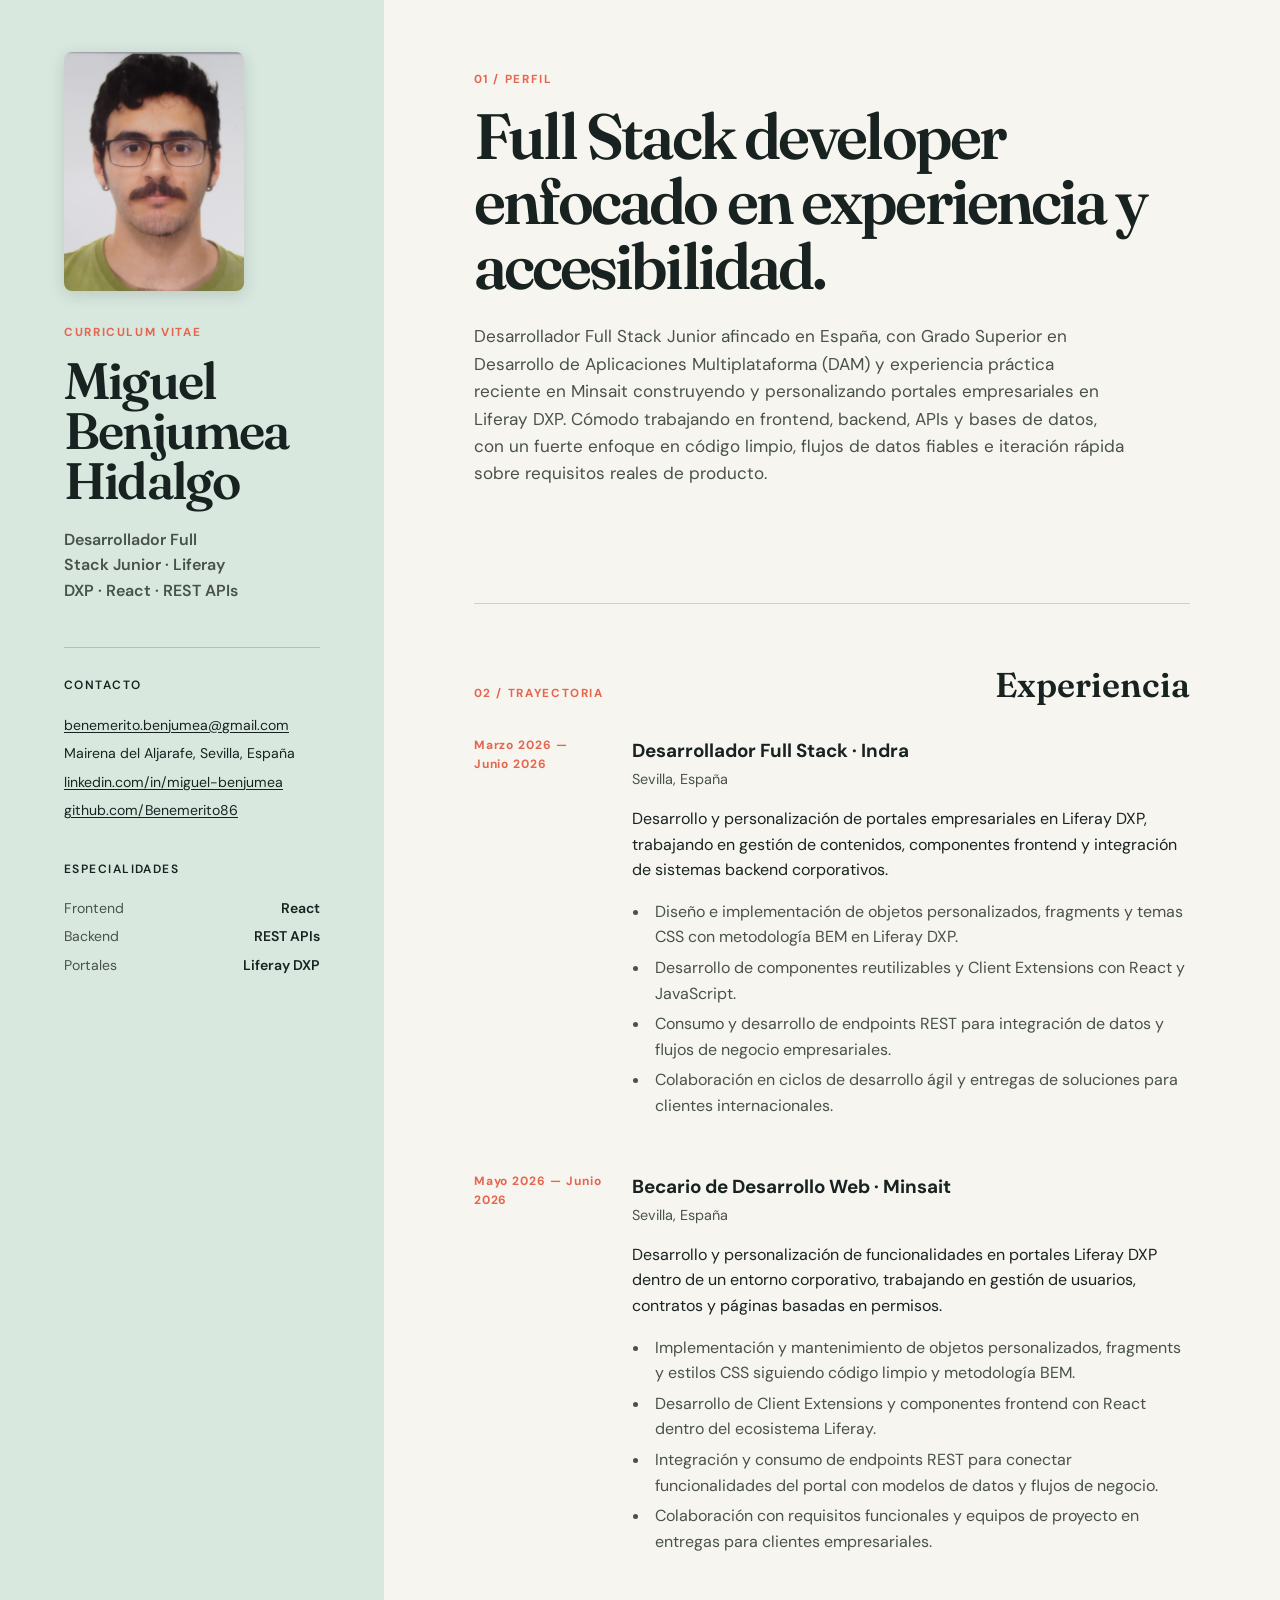
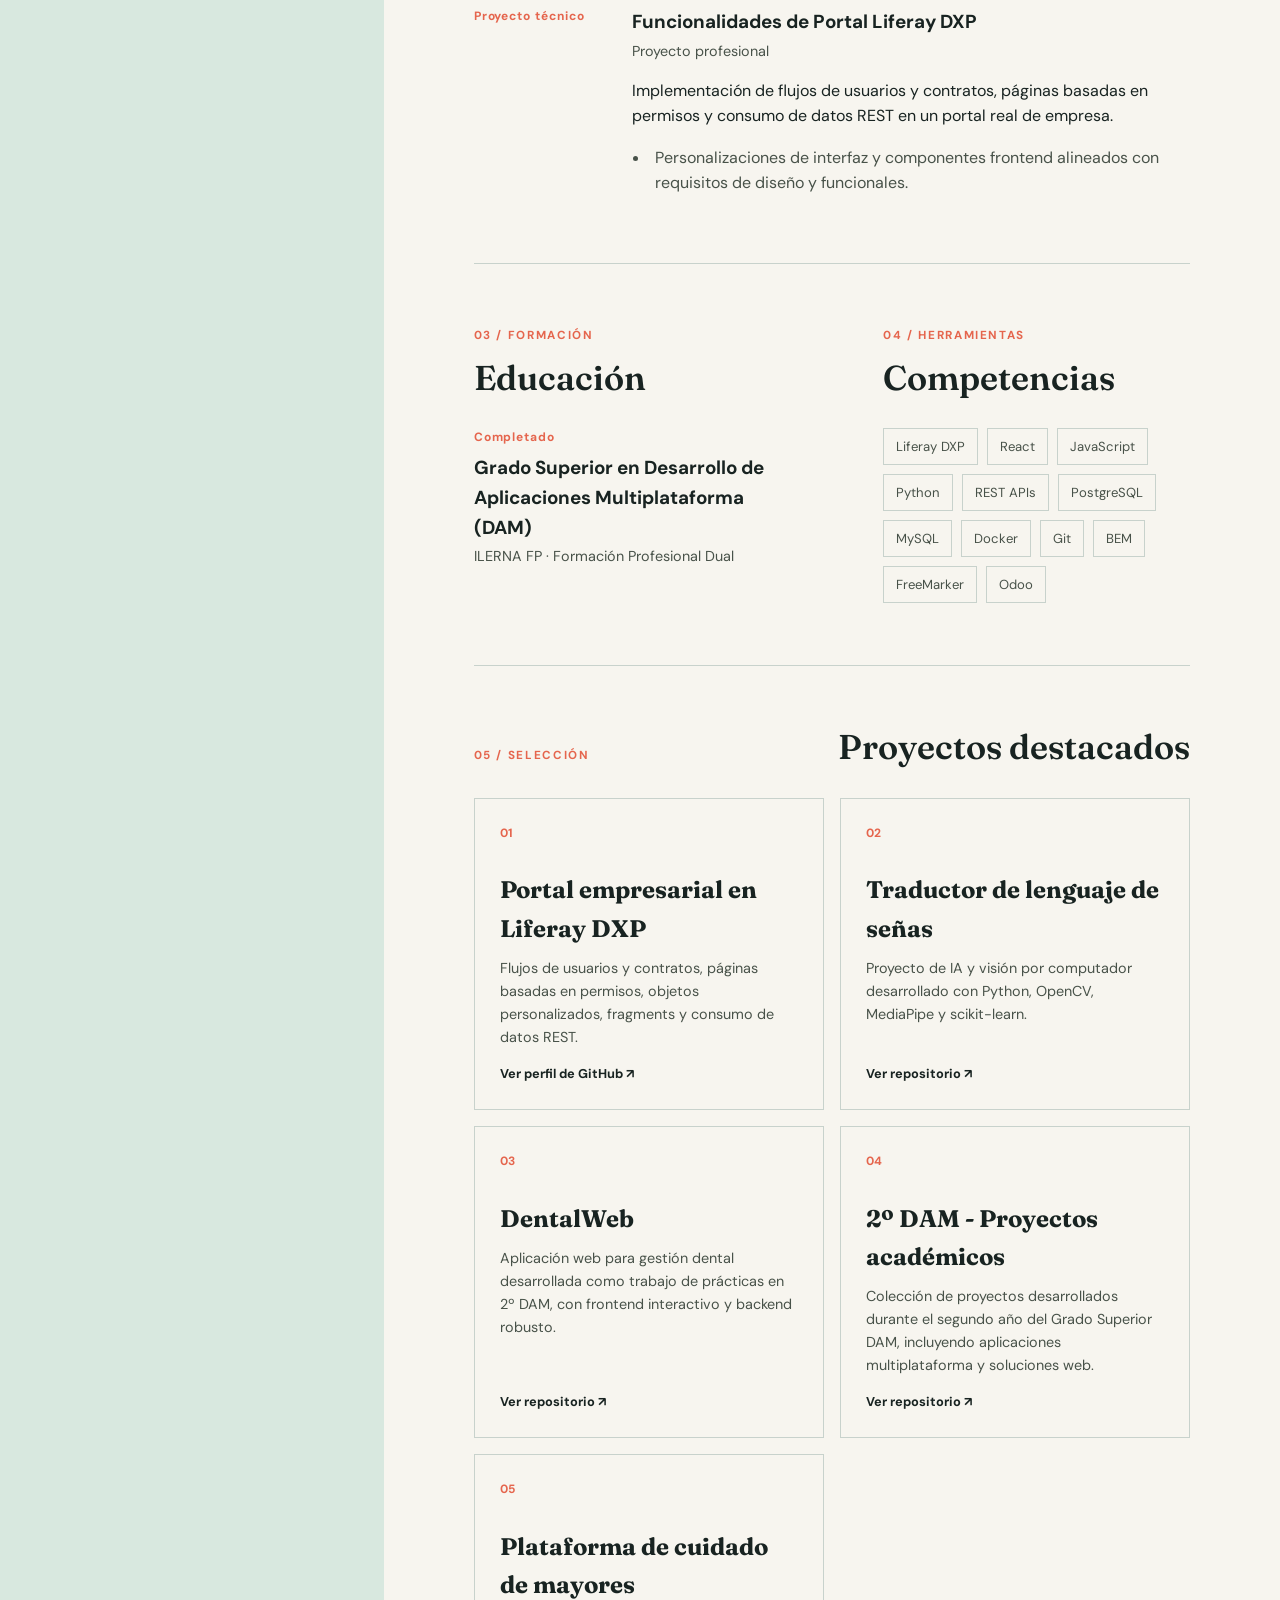
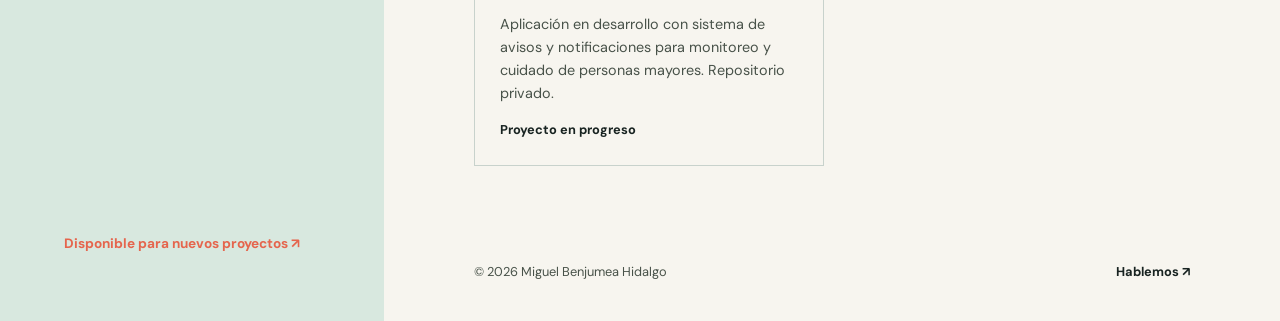
==== commit fa74049c: "Eliminar tema Apple" ====
--- a/index.html
+++ b/index.html
@@ -8,11 +8,9 @@
     <link rel="preconnect" href="https://fonts.googleapis.com" />
     <link rel="preconnect" href="https://fonts.gstatic.com" crossorigin />
     <link href="https://fonts.googleapis.com/css2?family=DM+Sans:wght@400;500;600;700&family=Fraunces:opsz,wght@9..144,600&display=swap" rel="stylesheet" />
-    <link rel="stylesheet" id="theme-stylesheet" href="styles.css" />
-    <link rel="alternate stylesheet" href="styles-apple.css" title="apple" />
+    <link rel="stylesheet" href="styles.css" />
   </head>
   <body>
-    <button class="theme-toggle" id="theme-toggle" aria-label="Cambiar tema">🍎 Tema Apple</button>
     <main class="page-shell">
       <aside class="sidebar">
         <img src="fotocv.jpg" alt="Miguel Benjumea Hidalgo" class="profile-photo" />
@@ -105,34 +103,5 @@
         <footer><span>© 2026 Miguel Benjumea Hidalgo</span><a href="mailto:benemerito.benjumea@gmail.com">Hablemos <span aria-hidden="true">↗</span></a></footer>
       </div>
     </main>
-    <script>
-      const themeToggle = document.getElementById('theme-toggle');
-      const themeStylesheet = document.getElementById('theme-stylesheet');
-      const appleStylesheet = document.querySelector('link[title="apple"]');
-      
-      // Detectar tema guardado o preferencia del sistema
-      const savedTheme = localStorage.getItem('cv-theme') || 'original';
-      
-      function setTheme(theme) {
-        if (theme === 'apple') {
-          themeStylesheet.href = 'styles-apple.css';
-          themeToggle.textContent = '🎨 Tema Original';
-        } else {
-          themeStylesheet.href = 'styles.css';
-          themeToggle.textContent = '🍎 Tema Apple';
-        }
-        localStorage.setItem('cv-theme', theme);
-      }
-      
-      // Aplicar tema guardado
-      setTheme(savedTheme);
-      
-      // Toggle al hacer click
-      themeToggle.addEventListener('click', () => {
-        const currentTheme = localStorage.getItem('cv-theme') || 'original';
-        const newTheme = currentTheme === 'original' ? 'apple' : 'original';
-        setTheme(newTheme);
-      });
-    </script>
   </body>
 </html>
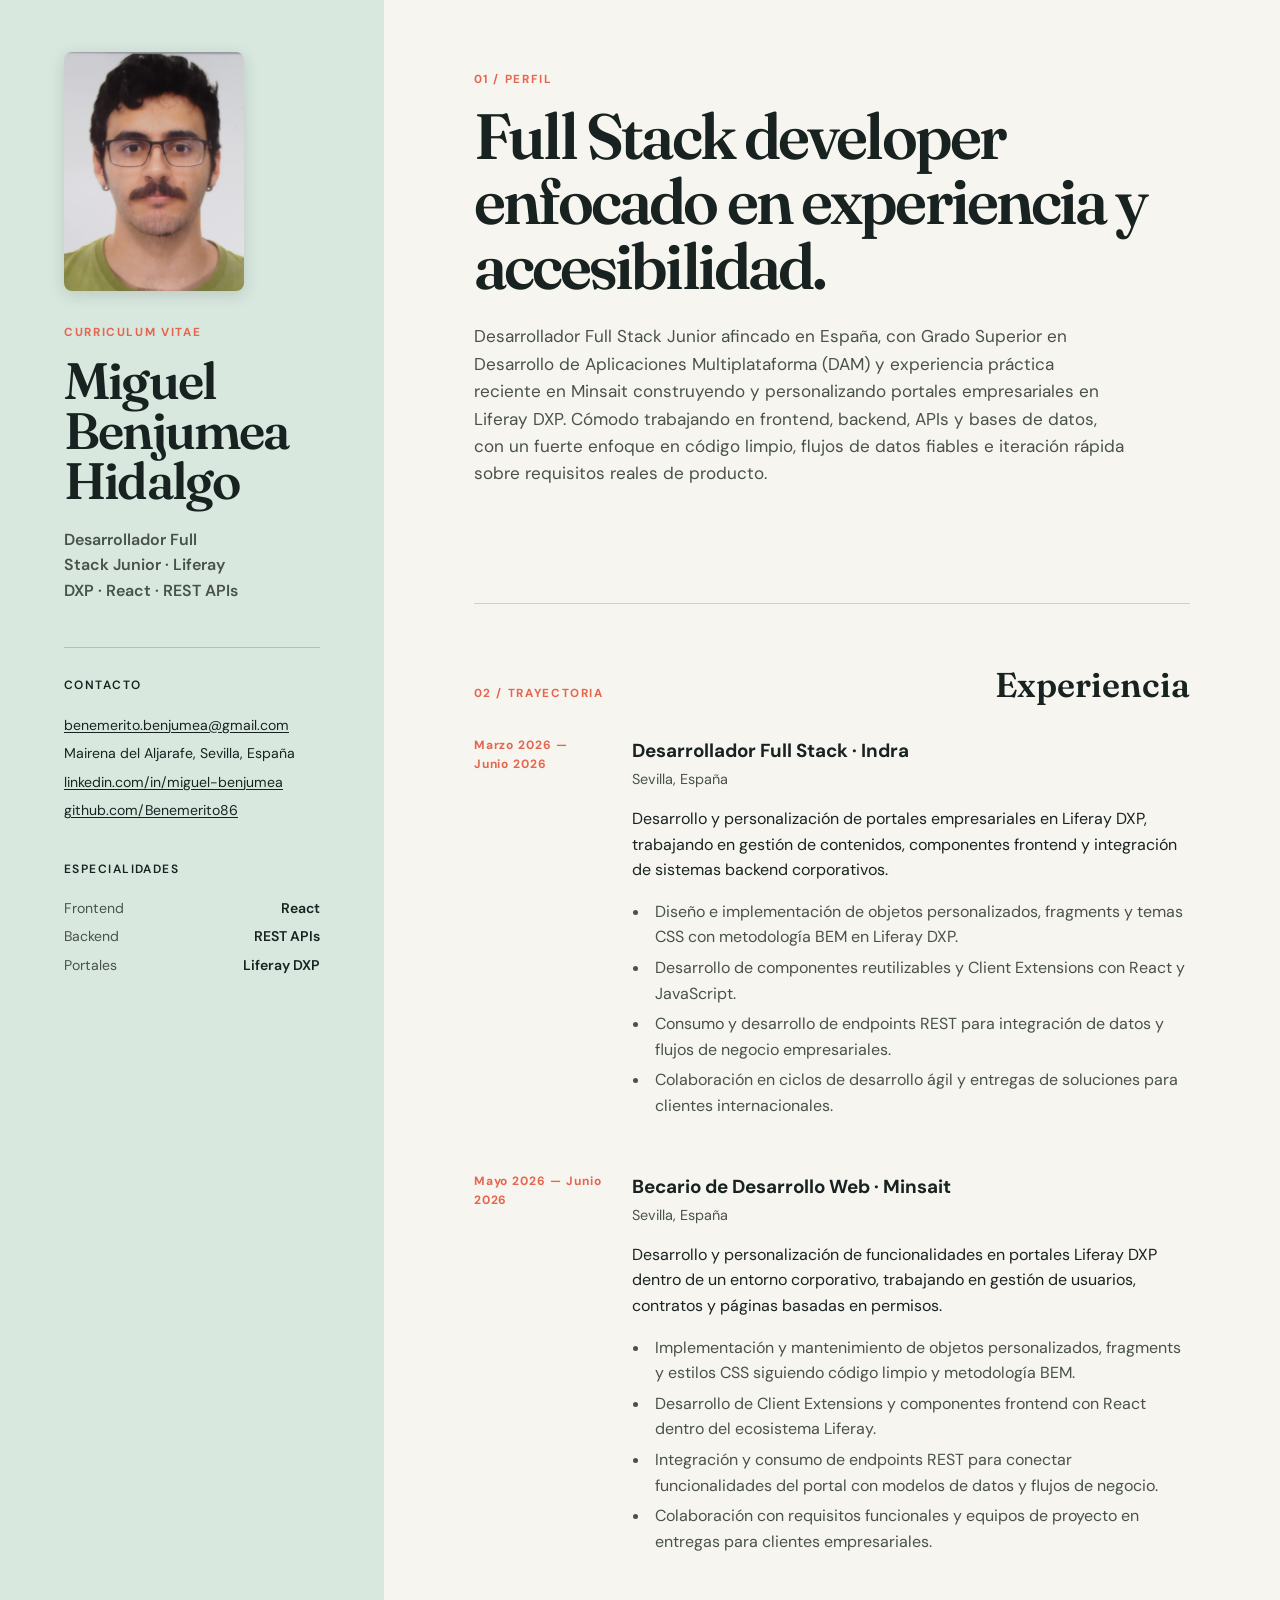
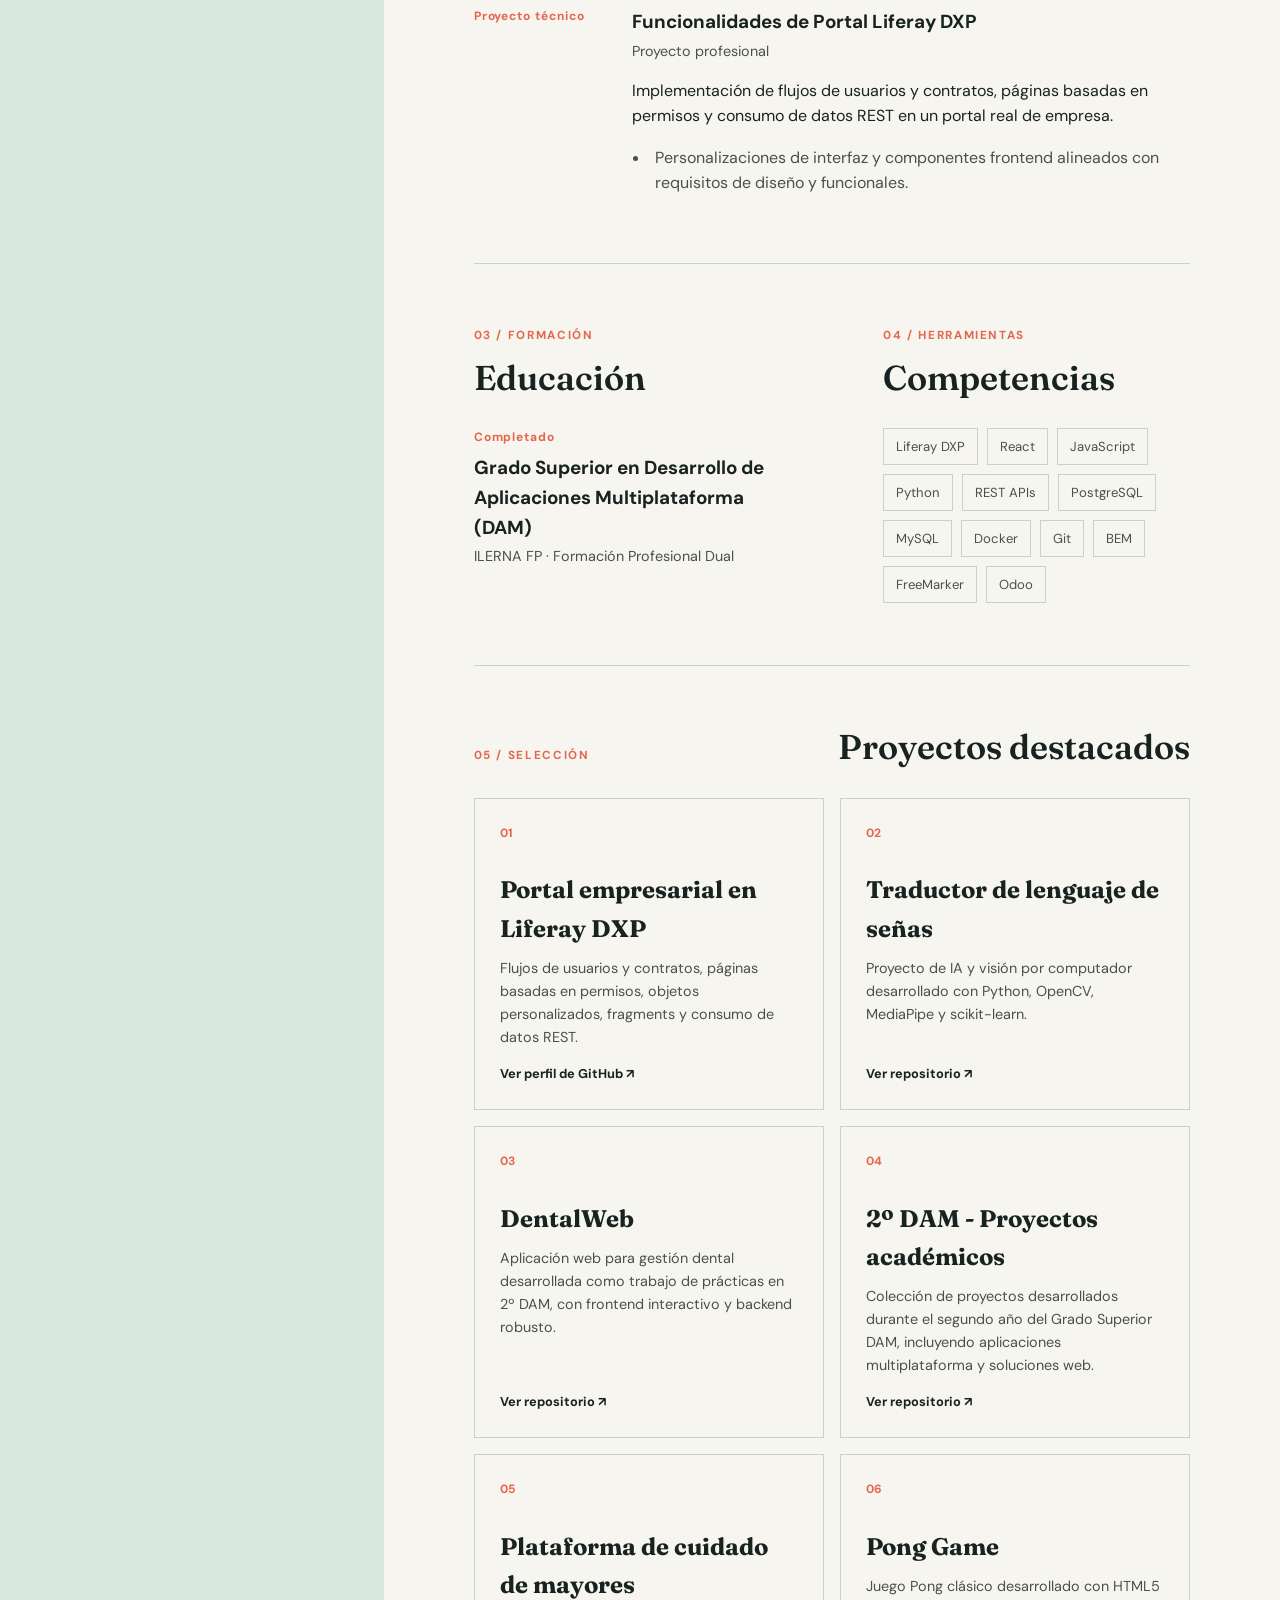
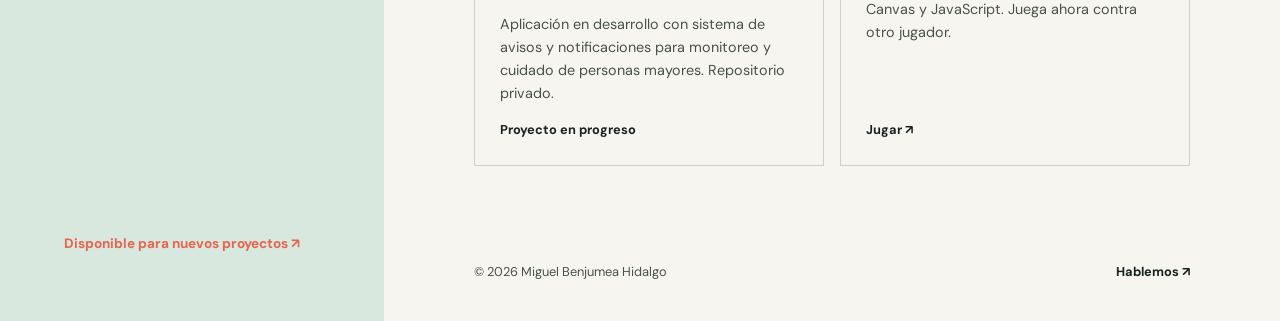
==== commit 75c34b82: "Agregar juego Pong interactivo a proyectos" ====
--- a/index.html
+++ b/index.html
@@ -98,6 +98,7 @@
             <a class="project-card" href="https://github.com/Benemerito86/DentalWeb/tree/main" rel="noreferrer"><span class="project-number">03</span><h3>DentalWeb</h3><p>Aplicación web para gestión dental desarrollada como trabajo de prácticas en 2º DAM, con frontend interactivo y backend robusto.</p><span class="project-link">Ver repositorio ↗</span></a>
             <a class="project-card" href="https://github.com/Benemerito86/2doDAM" rel="noreferrer"><span class="project-number">04</span><h3>2º DAM - Proyectos académicos</h3><p>Colección de proyectos desarrollados durante el segundo año del Grado Superior DAM, incluyendo aplicaciones multiplataforma y soluciones web.</p><span class="project-link">Ver repositorio ↗</span></a>
             <div class="project-card"><span class="project-number">05</span><h3>Plataforma de cuidado de mayores</h3><p>Aplicación en desarrollo con sistema de avisos y notificaciones para monitoreo y cuidado de personas mayores. Repositorio privado.</p><span class="project-link">Proyecto en progreso</span></div>
+            <a class="project-card" href="pong.html"><span class="project-number">06</span><h3>Pong Game</h3><p>Juego Pong clásico desarrollado con HTML5 Canvas y JavaScript. Juega ahora contra otro jugador.</p><span class="project-link">Jugar ↗</span></a>
           </div>
         </section>
         <footer><span>© 2026 Miguel Benjumea Hidalgo</span><a href="mailto:benemerito.benjumea@gmail.com">Hablemos <span aria-hidden="true">↗</span></a></footer>
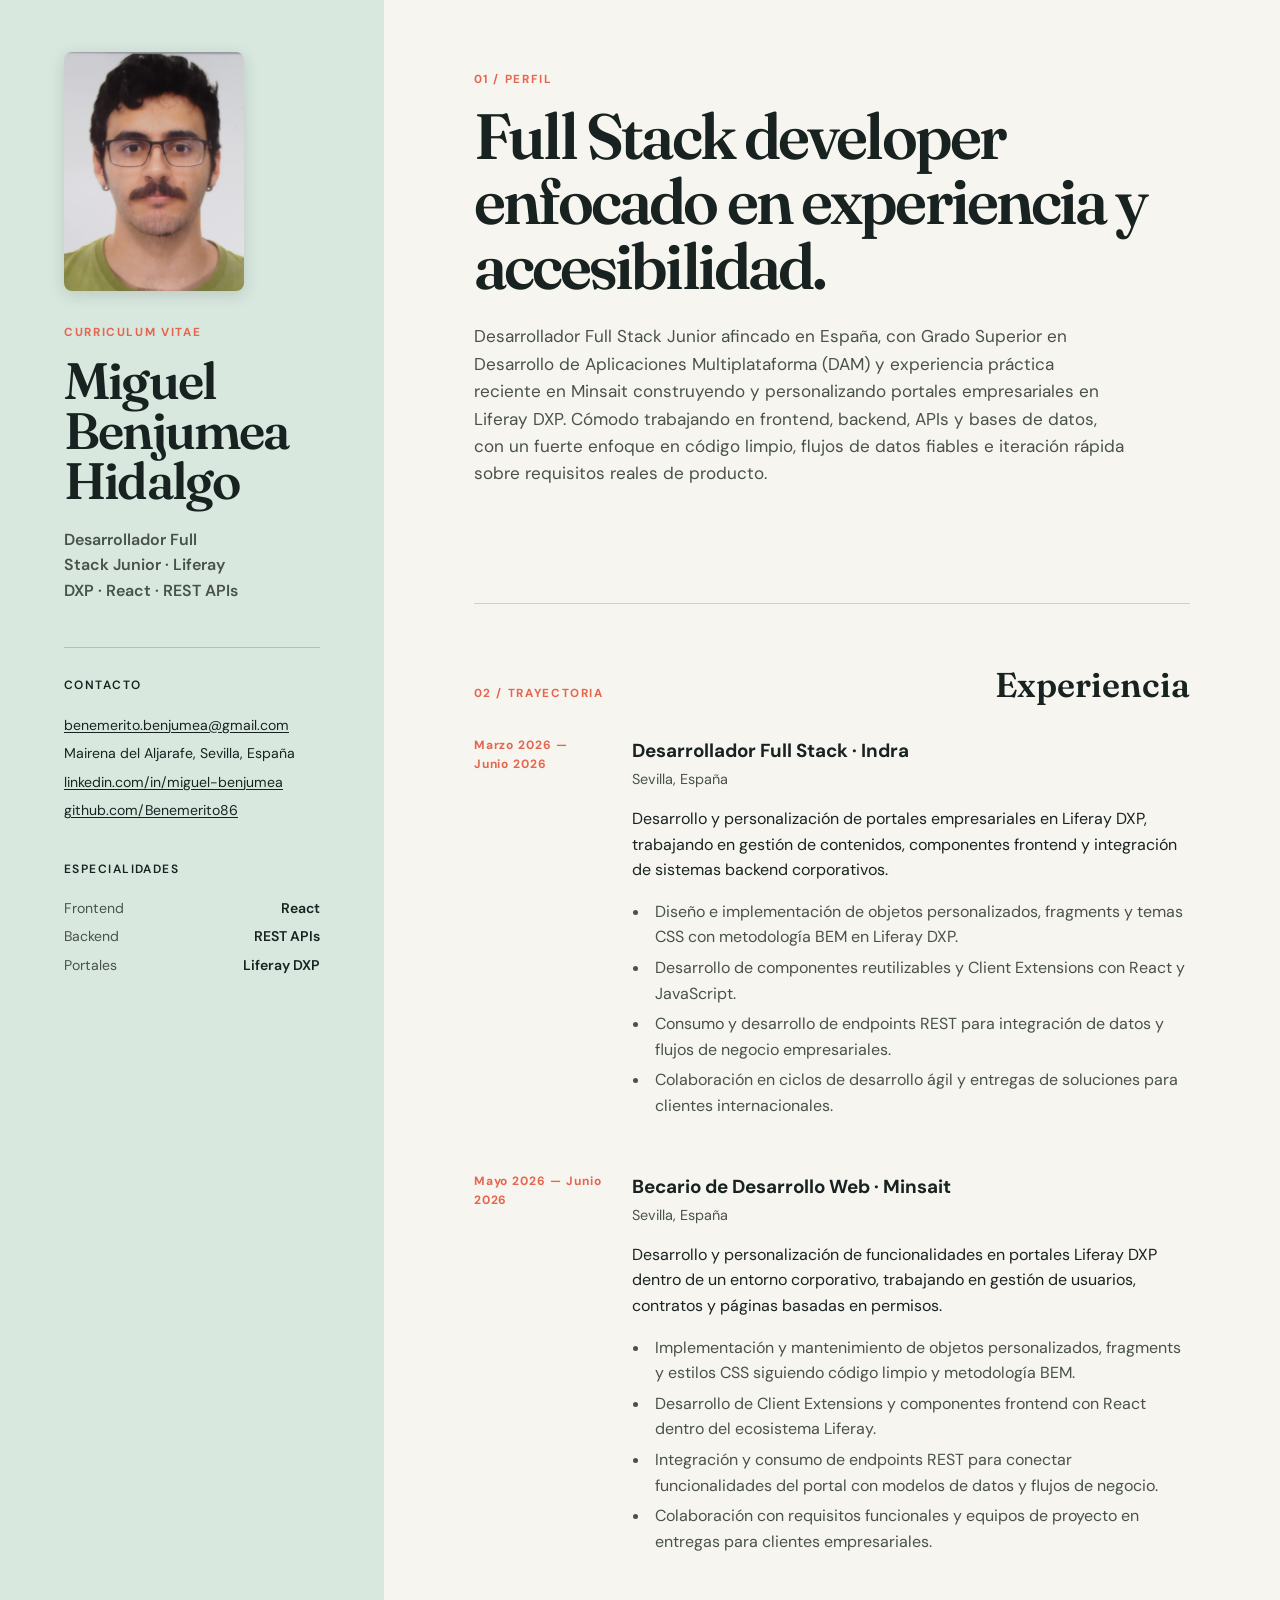
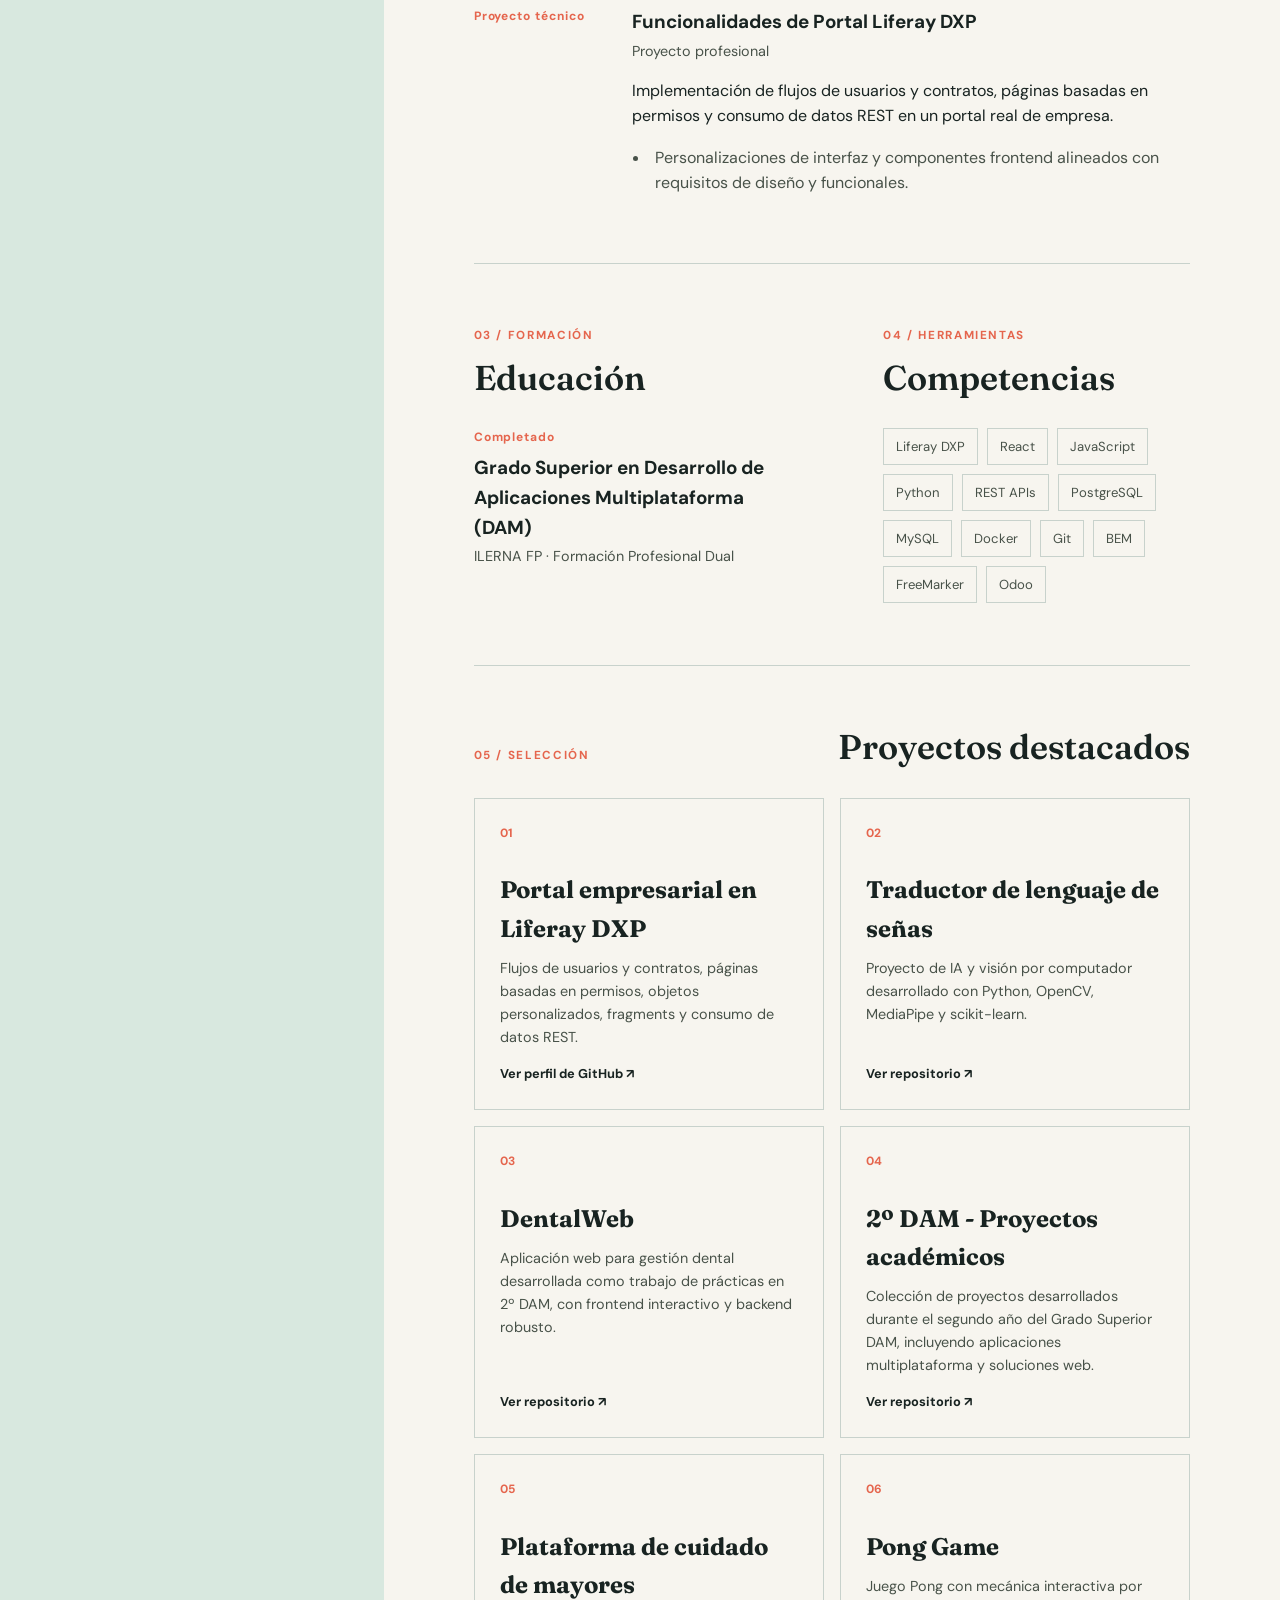
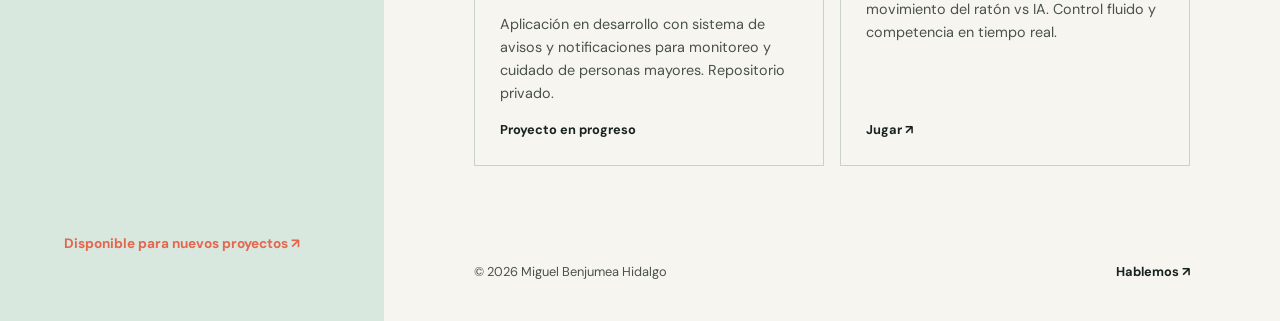
==== commit 91ce6f96: "Ajustar Pong: descripción, velocidad de pelota más lenta y palo del jugador más grande" ====
--- a/index.html
+++ b/index.html
@@ -98,7 +98,7 @@
             <a class="project-card" href="https://github.com/Benemerito86/DentalWeb/tree/main" rel="noreferrer"><span class="project-number">03</span><h3>DentalWeb</h3><p>Aplicación web para gestión dental desarrollada como trabajo de prácticas en 2º DAM, con frontend interactivo y backend robusto.</p><span class="project-link">Ver repositorio ↗</span></a>
             <a class="project-card" href="https://github.com/Benemerito86/2doDAM" rel="noreferrer"><span class="project-number">04</span><h3>2º DAM - Proyectos académicos</h3><p>Colección de proyectos desarrollados durante el segundo año del Grado Superior DAM, incluyendo aplicaciones multiplataforma y soluciones web.</p><span class="project-link">Ver repositorio ↗</span></a>
             <div class="project-card"><span class="project-number">05</span><h3>Plataforma de cuidado de mayores</h3><p>Aplicación en desarrollo con sistema de avisos y notificaciones para monitoreo y cuidado de personas mayores. Repositorio privado.</p><span class="project-link">Proyecto en progreso</span></div>
-            <a class="project-card" href="pong.html"><span class="project-number">06</span><h3>Pong Game</h3><p>Juego Pong clásico desarrollado con HTML5 Canvas y JavaScript. Juega ahora contra otro jugador.</p><span class="project-link">Jugar ↗</span></a>
+            <a class="project-card" href="pong.html"><span class="project-number">06</span><h3>Pong Game</h3><p>Juego Pong con mecánica interactiva por movimiento del ratón vs IA. Control fluido y competencia en tiempo real.</p><span class="project-link">Jugar ↗</span></a>
           </div>
         </section>
         <footer><span>© 2026 Miguel Benjumea Hidalgo</span><a href="mailto:benemerito.benjumea@gmail.com">Hablemos <span aria-hidden="true">↗</span></a></footer>
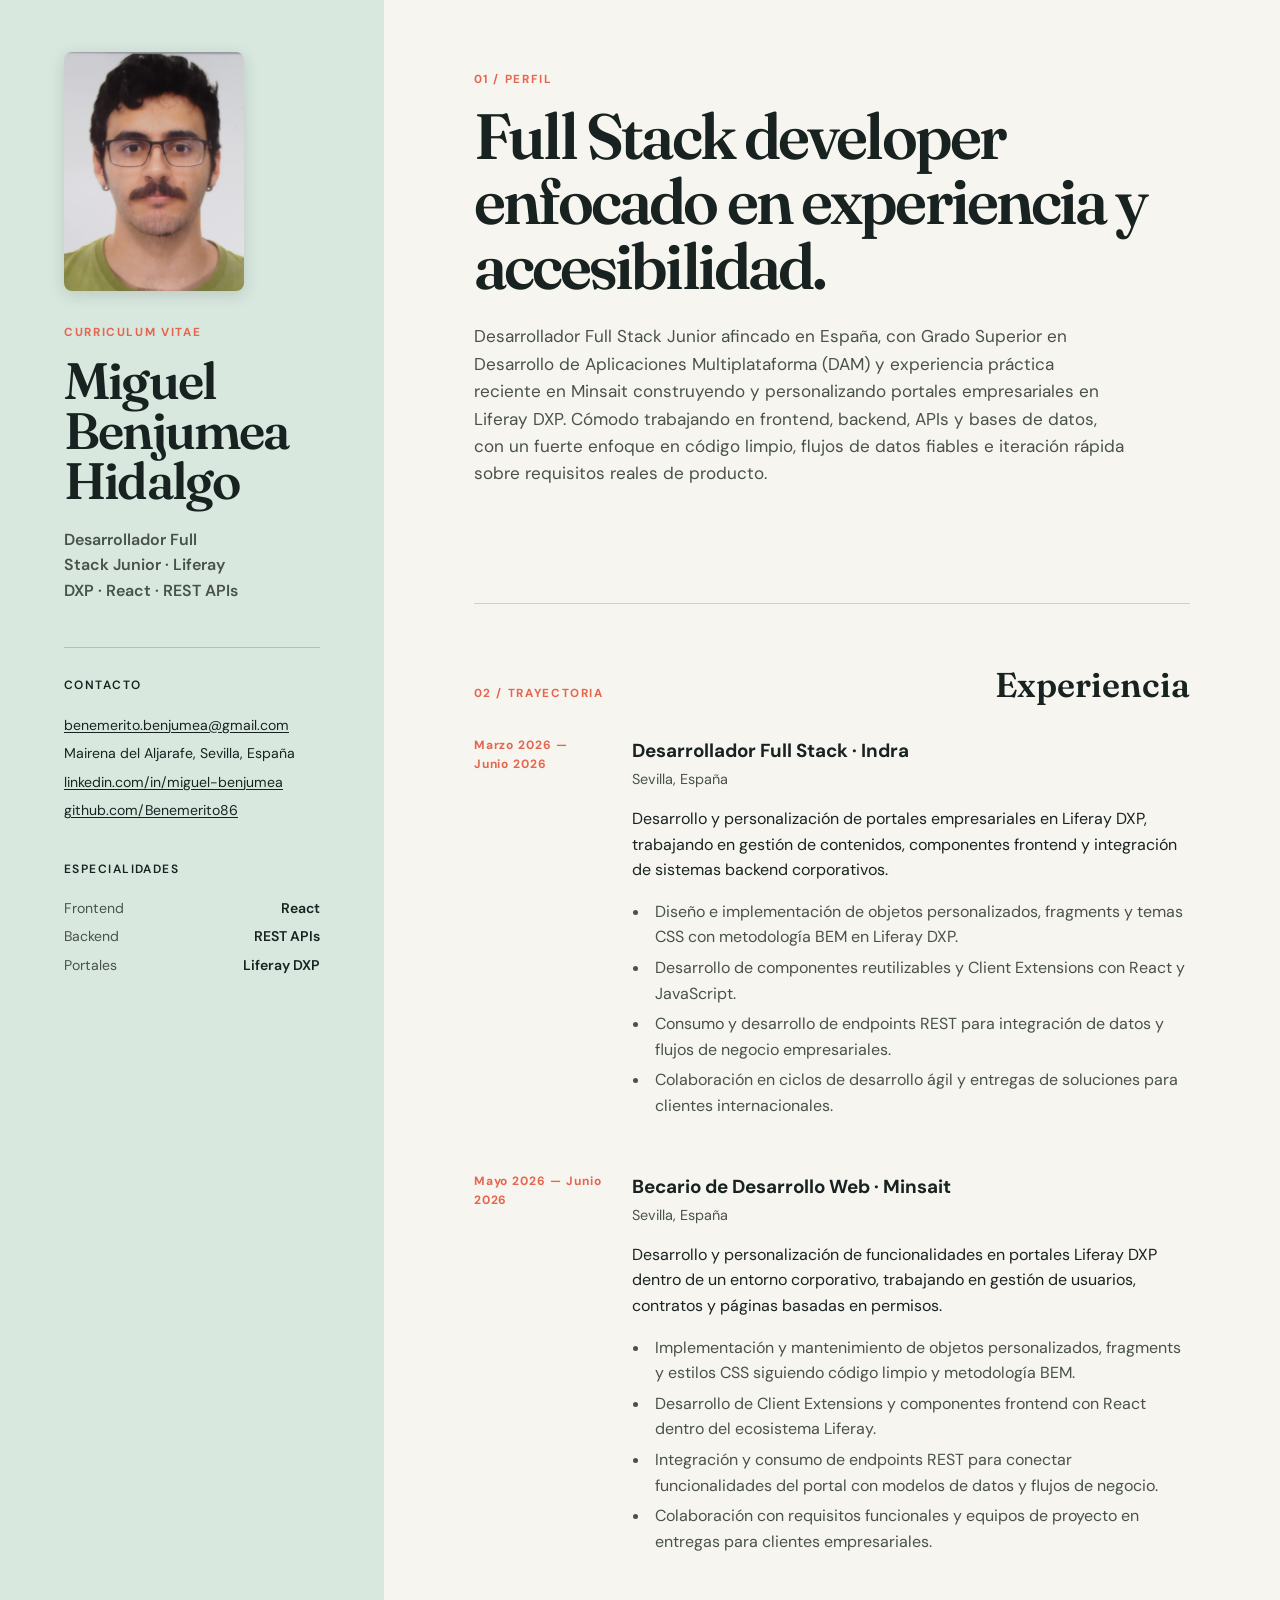
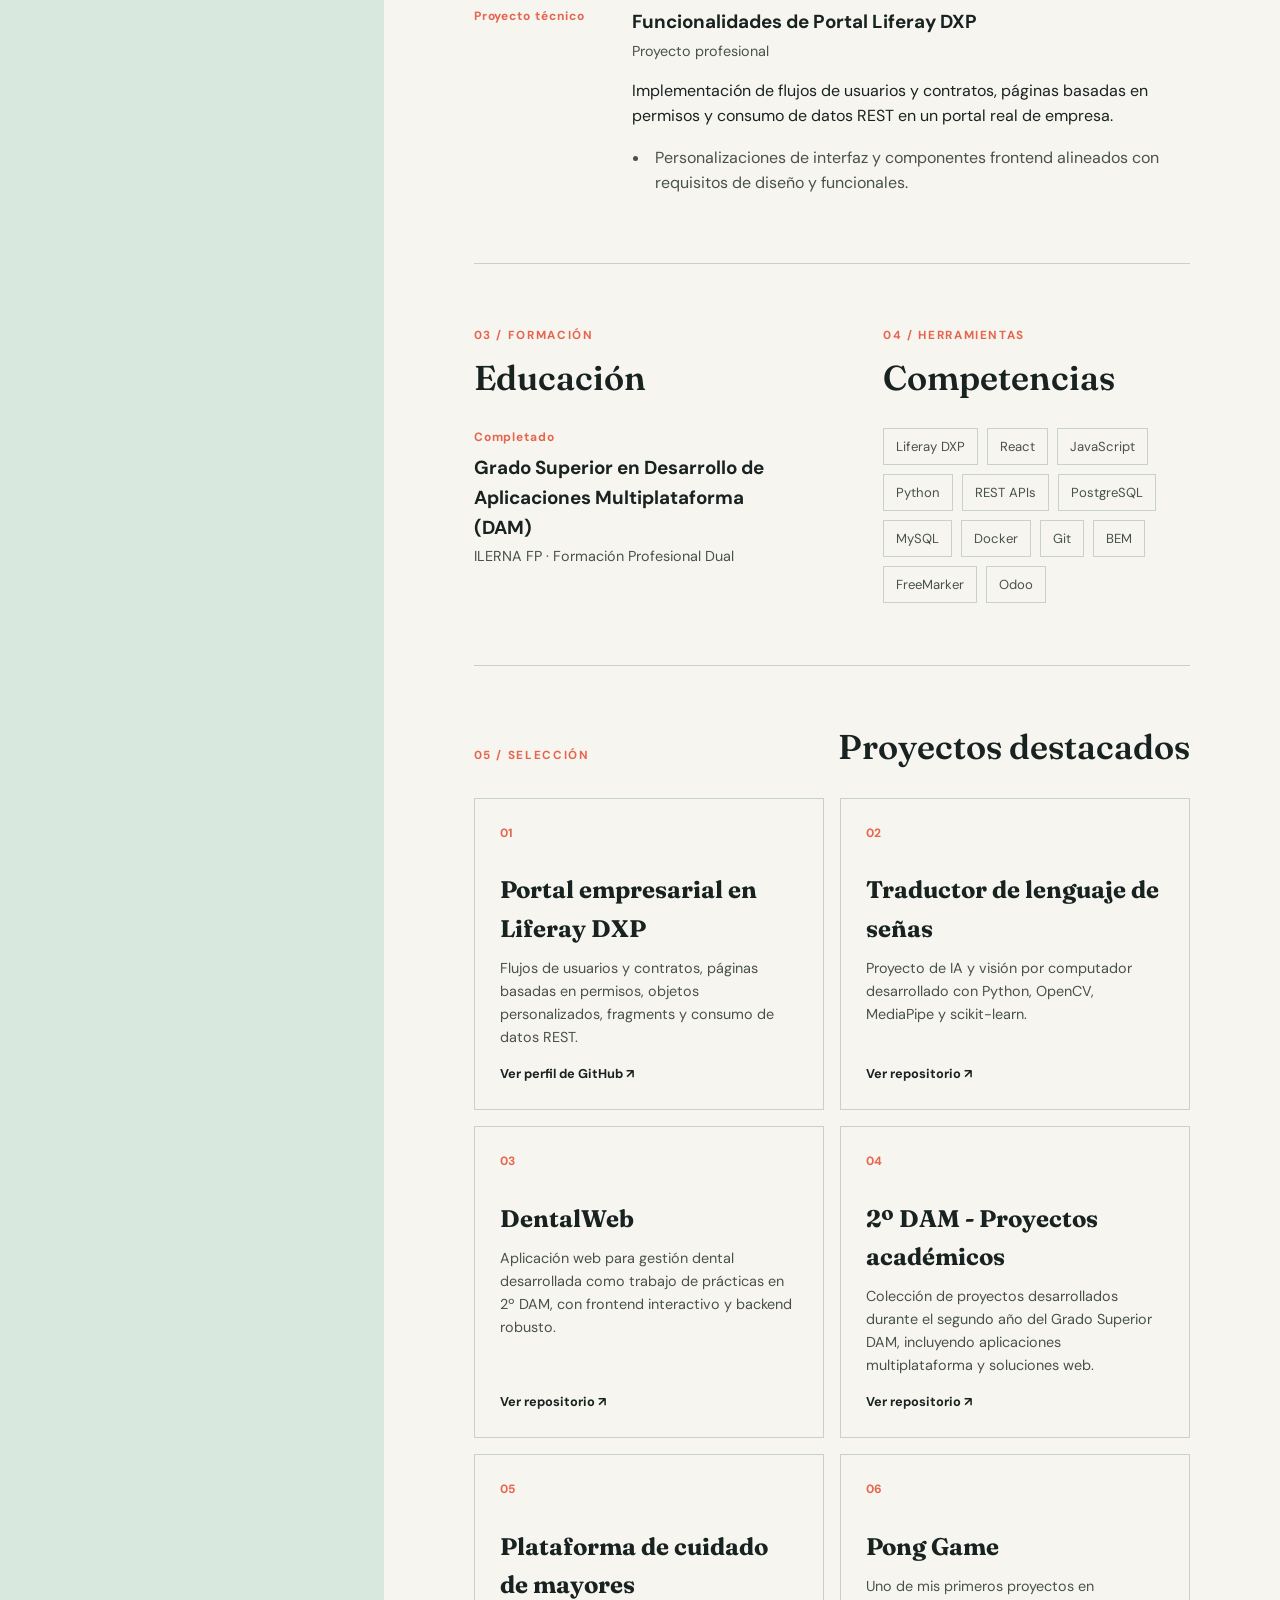
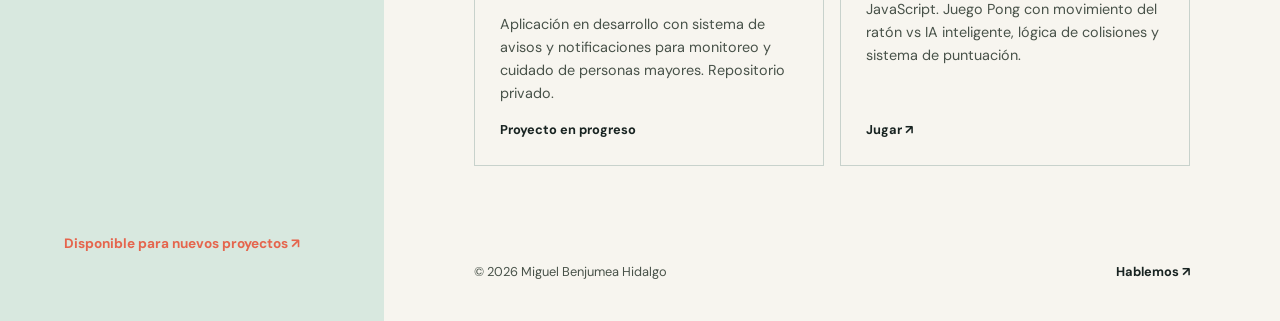
==== commit 7ac3e87d: "Actualizar descripción Pong y agregar límites para que palo no salga del recuadro" ====
--- a/index.html
+++ b/index.html
@@ -98,7 +98,7 @@
             <a class="project-card" href="https://github.com/Benemerito86/DentalWeb/tree/main" rel="noreferrer"><span class="project-number">03</span><h3>DentalWeb</h3><p>Aplicación web para gestión dental desarrollada como trabajo de prácticas en 2º DAM, con frontend interactivo y backend robusto.</p><span class="project-link">Ver repositorio ↗</span></a>
             <a class="project-card" href="https://github.com/Benemerito86/2doDAM" rel="noreferrer"><span class="project-number">04</span><h3>2º DAM - Proyectos académicos</h3><p>Colección de proyectos desarrollados durante el segundo año del Grado Superior DAM, incluyendo aplicaciones multiplataforma y soluciones web.</p><span class="project-link">Ver repositorio ↗</span></a>
             <div class="project-card"><span class="project-number">05</span><h3>Plataforma de cuidado de mayores</h3><p>Aplicación en desarrollo con sistema de avisos y notificaciones para monitoreo y cuidado de personas mayores. Repositorio privado.</p><span class="project-link">Proyecto en progreso</span></div>
-            <a class="project-card" href="pong.html"><span class="project-number">06</span><h3>Pong Game</h3><p>Juego Pong con mecánica interactiva por movimiento del ratón vs IA. Control fluido y competencia en tiempo real.</p><span class="project-link">Jugar ↗</span></a>
+            <a class="project-card" href="pong.html"><span class="project-number">06</span><h3>Pong Game</h3><p>Uno de mis primeros proyectos en JavaScript. Juego Pong con movimiento del ratón vs IA inteligente, lógica de colisiones y sistema de puntuación.</p><span class="project-link">Jugar ↗</span></a>
           </div>
         </section>
         <footer><span>© 2026 Miguel Benjumea Hidalgo</span><a href="mailto:benemerito.benjumea@gmail.com">Hablemos <span aria-hidden="true">↗</span></a></footer>
